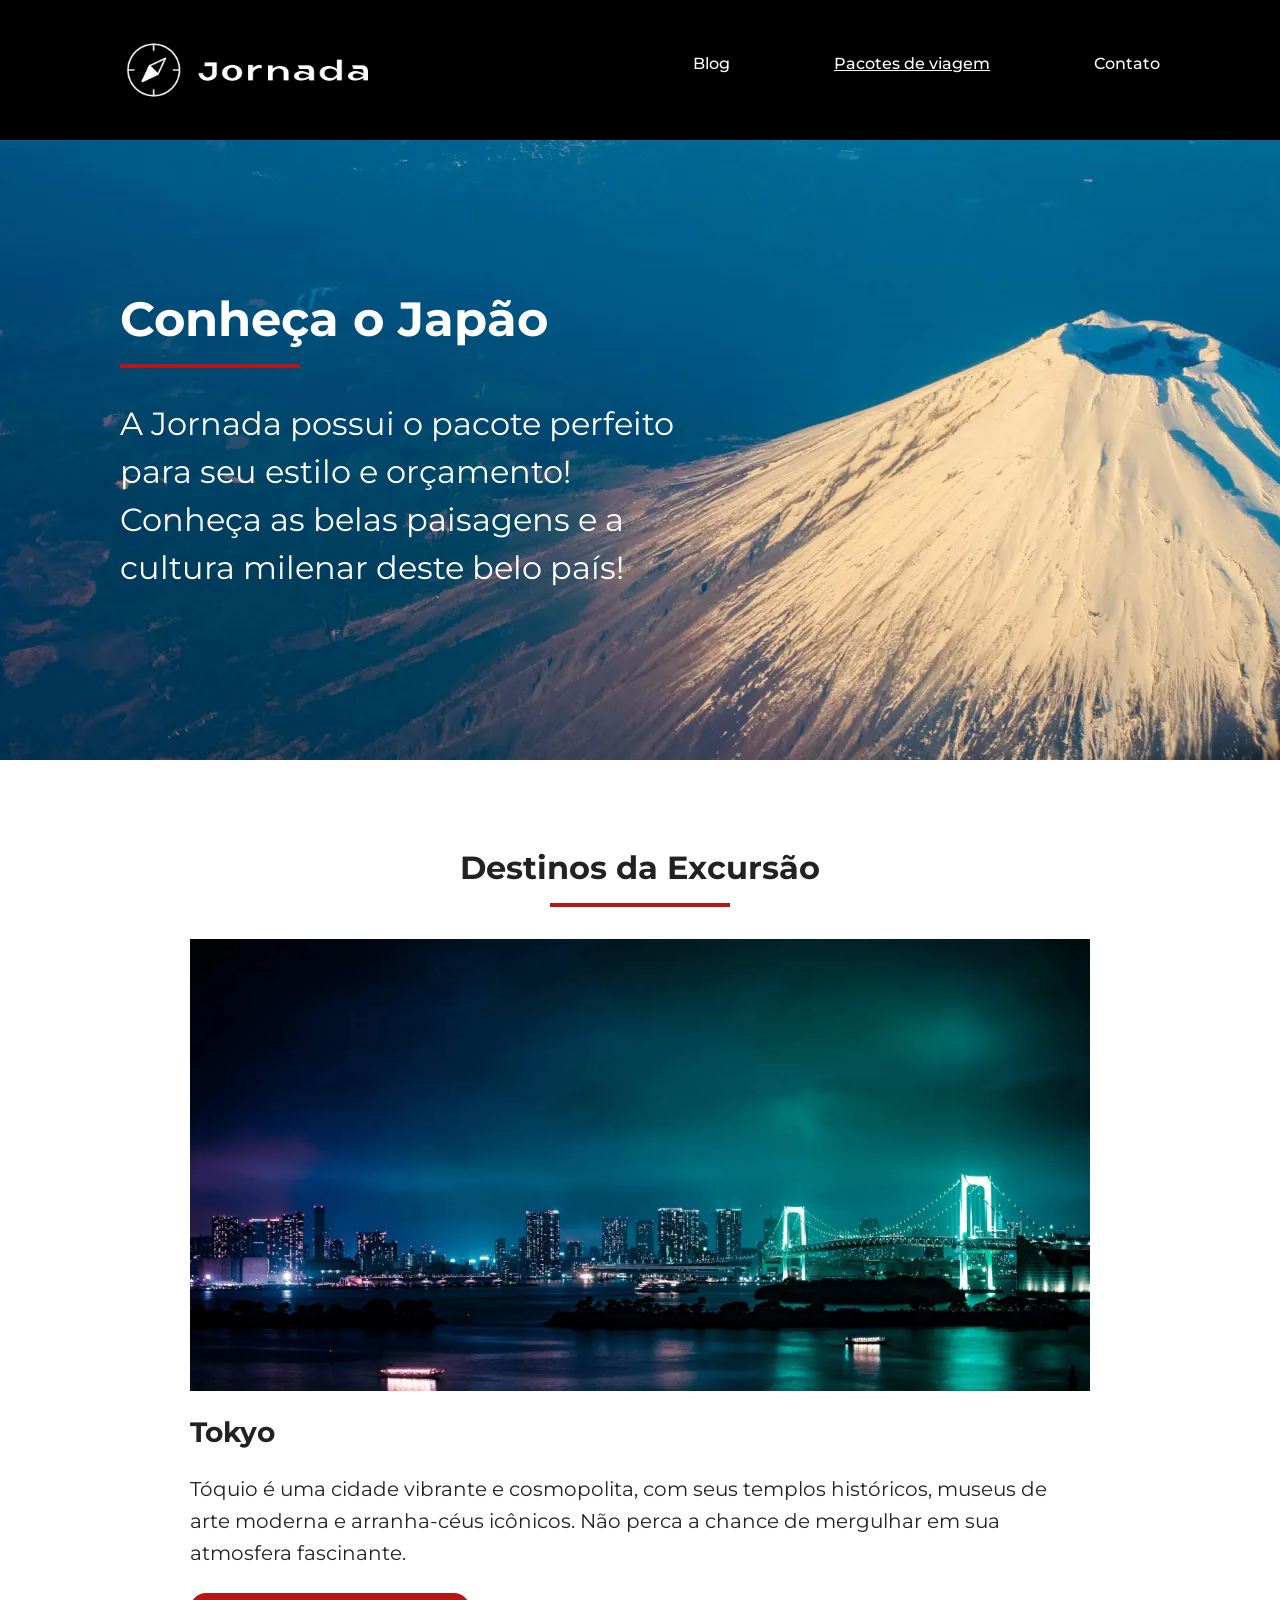
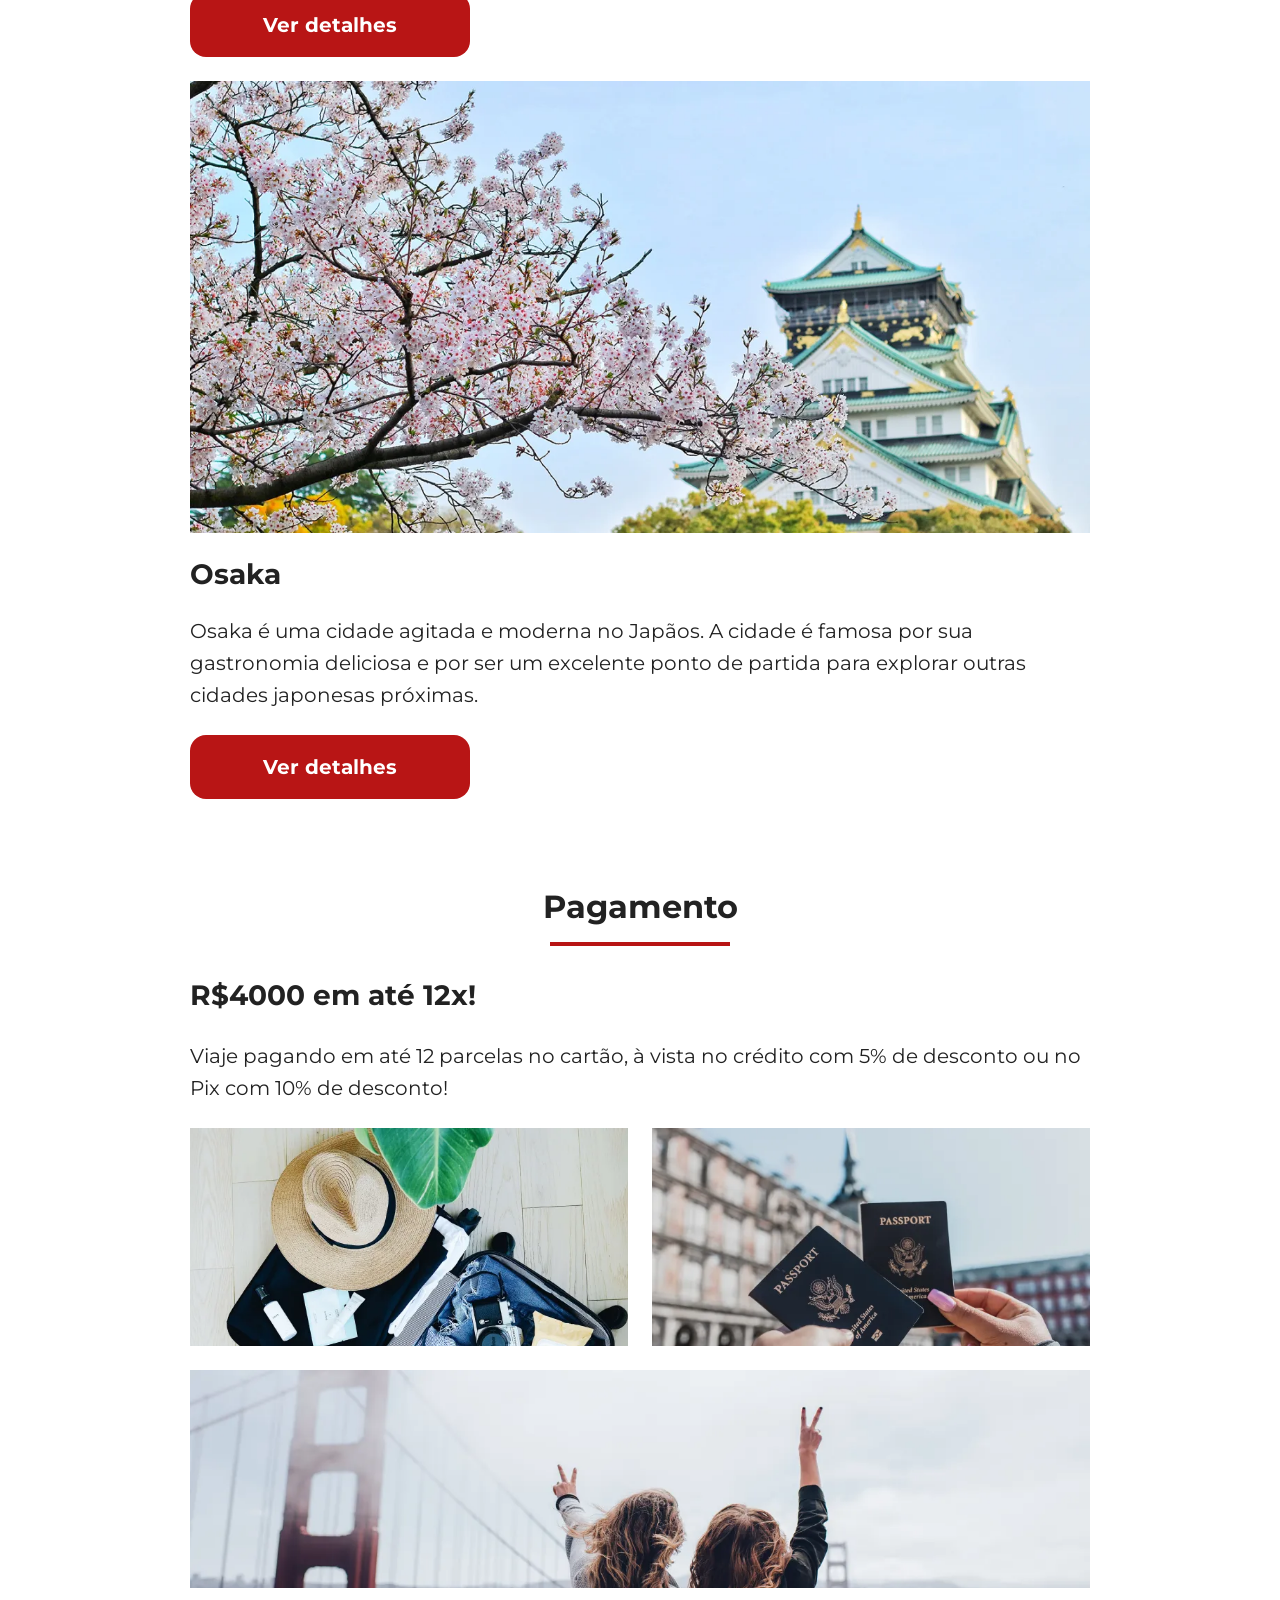
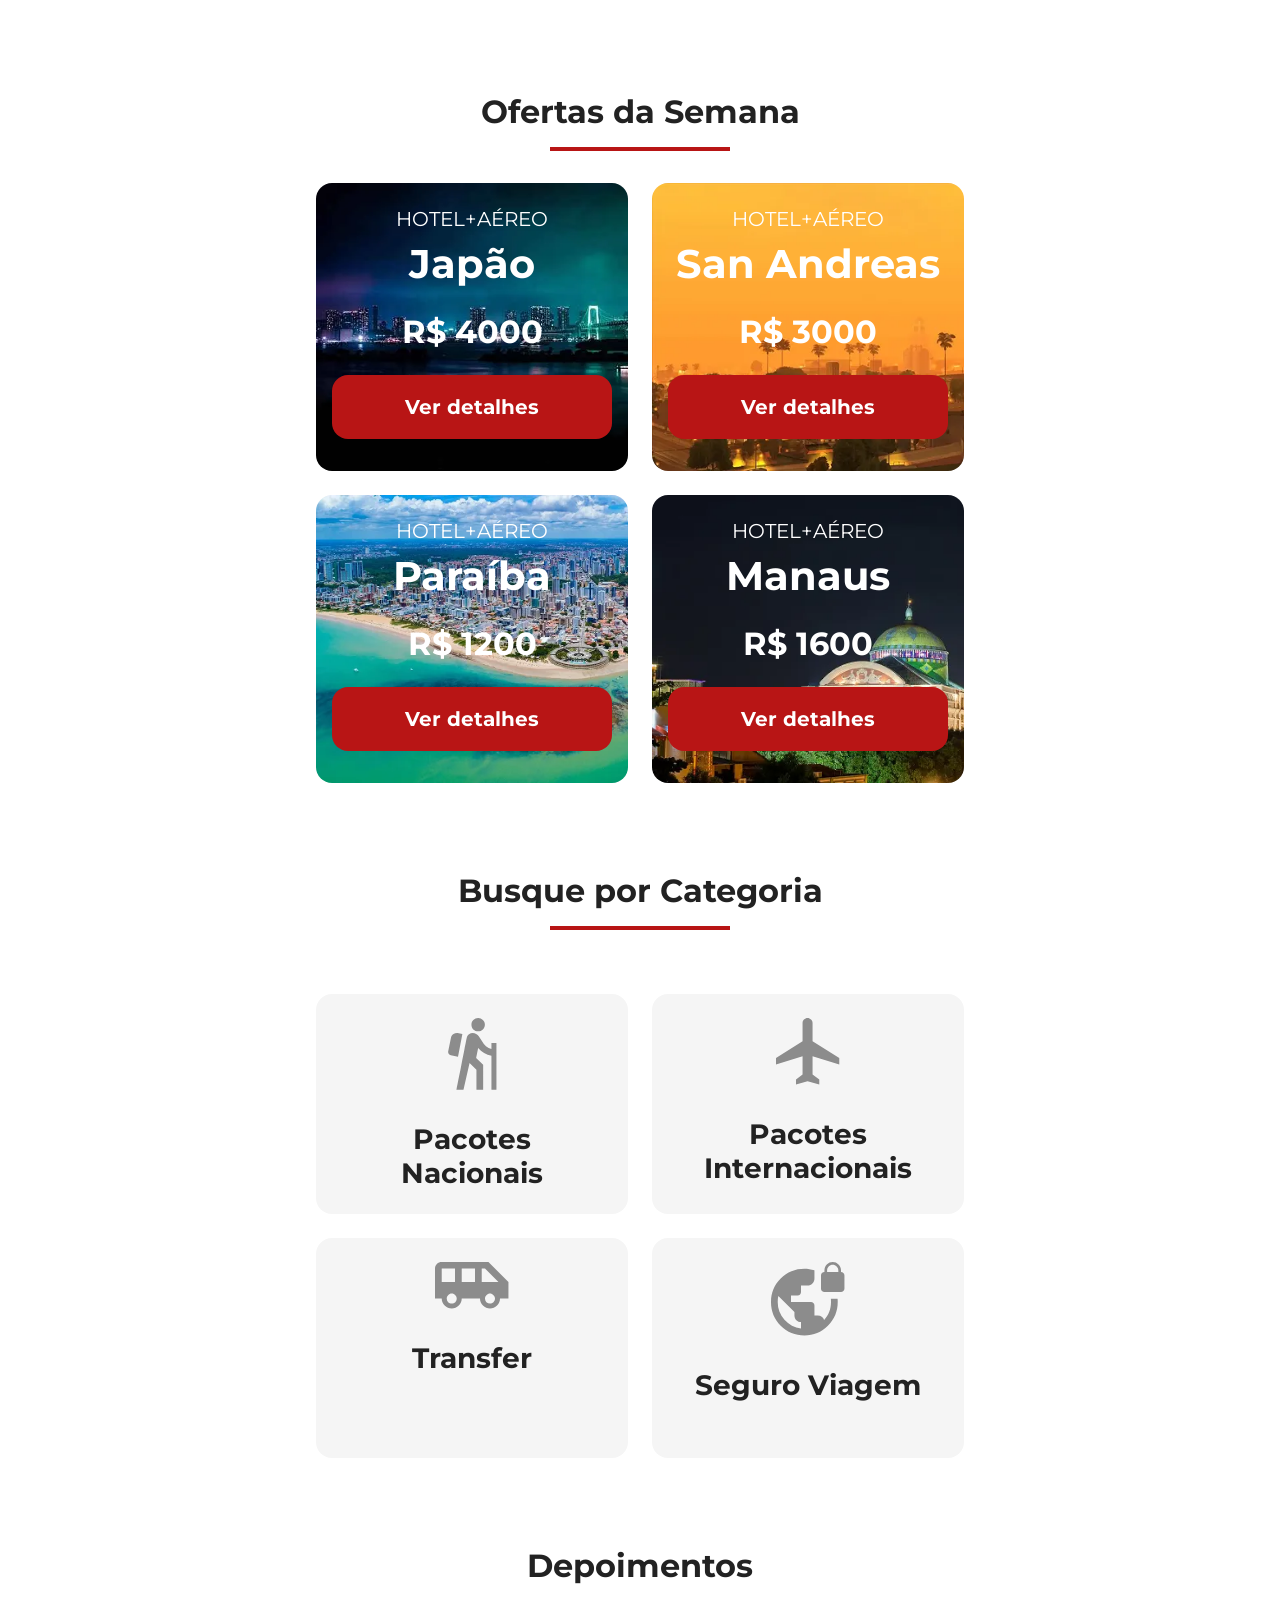
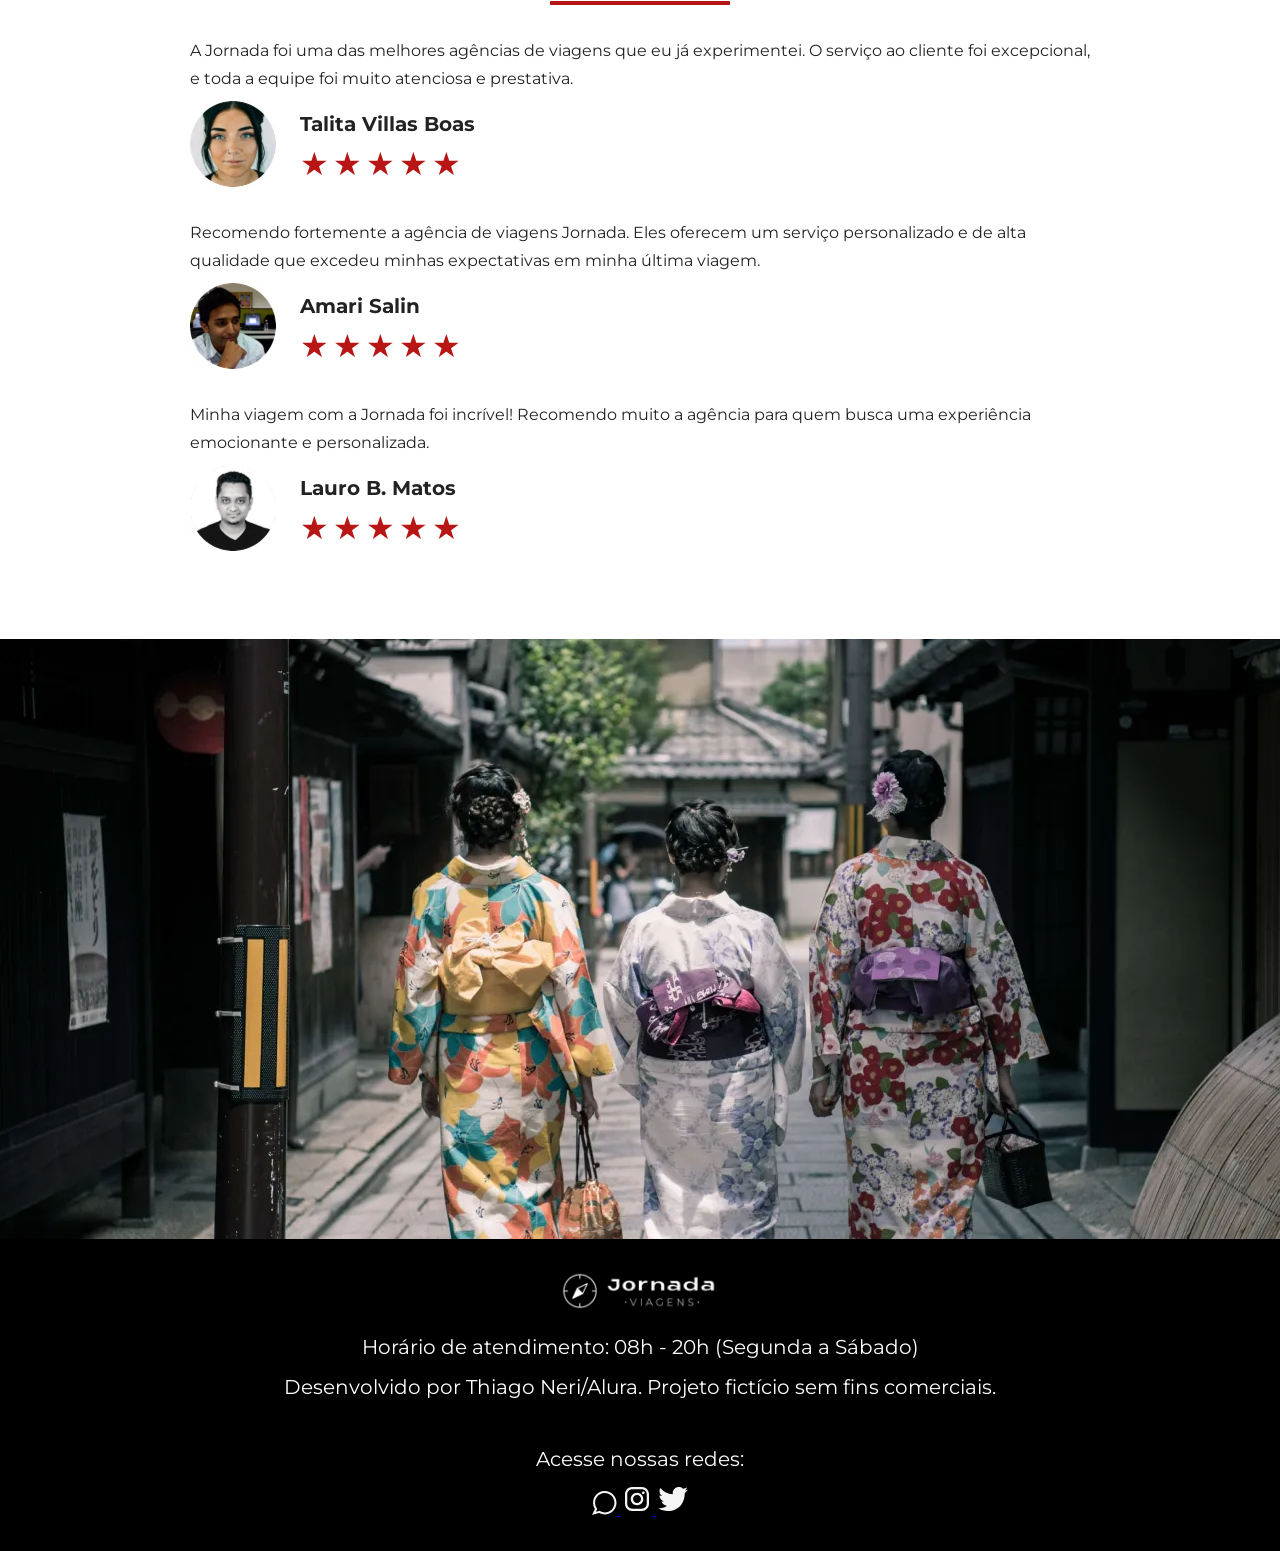
==== pacotes-de-viagens.html @ 3658c2d6 "fixbug: vários bugs de media queries, links e imagens consertados." ====
<!DOCTYPE html>
<html lang="pt-BR">
<head>
    <meta charset="UTF-8">
    <meta name="viewport" content="width=device-width, initial-scale=1.0">
    <meta name="description" content="Jornada Viagens, uma agência apaixonada por criar viagens inesquecíveis.">

    <meta name="og:title" content="Jornada Viagens">
    <meta name="og:description" content="Jornada Viagens, uma agência apaixonada por criar viagens inesquecíveis.">
    <meta name="og:image" content="https://thiagonerieu.github.io/jornada-viagens/img/logo-footer.svg">
    <meta name="og:type" content="website">
    <meta name="og:url" content="https://thiagonerieu.github.io/jornada-viagens">

    <link rel="icon" href="favico.svg" type="xml/svg">
    <link rel="stylesheet" href="css/style.css">

    <title>Pacotes de Viagens</title>
</head>
<body>
    <header class="main-header">
        <a class="logo" href="index.html" title="Voltar para a página inicial">
            <img 
                class="img-mobile"
                src="img/bussola-jornada-branca.svg"
                alt="Bússola do logo Jornada Viagens na cor branca."
            />
            <img 
                class="img-desktop"
                src="img/bussola-texto-jornada-branca.svg"
                alt="Logo Jornada Viagens na cor branca.">
        </a>
        <div class="navigation-menu">
            <label for="menu">
                <img src="img/menu-burger.svg" alt="menu">
            </label>
            <input type="checkbox" id="menu" hidden />
            <nav>
                <ul class="list-links">
                    <li><a href="blog.html" target="_blank" title="Acessar blog">Blog</a></li>
                    <li><a class="active" href="pacotes-de-viagens.html" target="_blank" title="Acessar pacotes de viagem">Pacotes de viagem</a></li>
                    <li><a href="contato.html" target="_blank" title="Acessar contato">Contato</a></li>
                </ul>
            </nav>
        </div>
    </header>
    <section class="travel-packages hero">
        <div class="hero-img">
            <div class="hero-content">
                <h1>Conheça o Japão</h1>
                <hr>
                <p>A Jornada possui o pacote perfeito para seu estilo e orçamento!
                Conheça as belas paisagens e a cultura milenar deste belo país!
                </p>
            </div>
        </div>
    </section>    
    <section class="destinations">
        <div class="section-title">
            <h2>Destinos da Excursão</h2>
            <hr>
        </div>
        <div class="destination-items">
            <article class="item tokyo">
                <header>
                    <div class="img-item"></div>
                    <h3 class="content-title">Tokyo</h3>
                </header>
                <p class="content-text">Tóquio é uma cidade vibrante e cosmopolita, com seus templos históricos, museus de arte moderna e arranha-céus icônicos. Não perca a chance de mergulhar em sua atmosfera fascinante.
                </p>
                <footer>
                    <a 
                        href="#" 
                        class="button"
                        target="_blank"
                        title="Veja mais detalhes do destino Tokyo"
                        >Ver detalhes</a
                    >
                </footer>
            </article>
            <article class="item osaka">
                <header>
                    <div class="img-item"></div>
                    <h3 class="content-title">Osaka</h3>
                </header>
                <p class="content-text">Osaka é uma cidade agitada e moderna no Japãos. A cidade é famosa por sua gastronomia deliciosa e por ser um excelente ponto de partida para explorar outras cidades japonesas próximas.
                </p>
                <footer>
                    <a 
                        href="#" 
                        class="button"
                        target="_blank"
                        title="Veja mais detalhes do destino Osaka"
                        >Ver detalhes</a
                    >
                </footer>
            </article>
        </div>
    </section>
    <section class="payments">
        <div class="section-title">
            <h2>Pagamento</h2>
            <hr>
        </div>
        <div class="content-container">
            <div class="text-content">
                <h3 class="content-title">R$4000 em até 12x!</h3>
                <p class="content-text">Viaje pagando em até 12 parcelas no cartão, à vista no crédito com 5% de desconto ou no Pix com 10% de desconto!</p>
            </div>
            <div class="image-gallery">
                <div class="image first"></div>
                <div class="image second"></div>
                <div class="image thirdy colspan-2"></div>
            </div>
        </div>
    </section>
    
    
    <section class="offers">
        <div class="section-title">
            <h2>Ofertas da Semana</h2>
            <hr/>
        </div>
        <div class="offers-cards">
            <article class="card japao">
                <header>
                    <p>HOTEL+AÉREO</p>
                    <h3>Japão</h3>
                    <span>R$ 4000</span>
                </header>
                <footer>
                    <a href="#" class="button">Ver detalhes</a> 
                </footer>
            </article>
            <article class="card san-andreas">
                <header>
                    <p>HOTEL+AÉREO</p>
                    <h3>San Andreas</h3>
                    <span>R$ 3000</span>
                </header>
                <footer>
                    <a href="#" class="button">Ver detalhes</a> 
                </footer>
            </article>
            <article class="card paraiba">
                <header>
                    <p>HOTEL+AÉREO</p>
                    <h3>Paraíba</h3>
                    <span>R$ 1200</span>
                </header>
                <footer>
                    <a href="#" class="button">Ver detalhes</a> 
                </footer>
            </article>
            <article class="card manaus">
                <header>
                    <p>HOTEL+AÉREO</p>
                    <h3>Manaus</h3>
                    <span>R$ 1600</span>
                </header>
                <footer>
                    <a href="#" class="button">Ver detalhes</a> 
                </footer>
            </article>
        </div>  
    </section>
    <section class="categories">
        <div class="section-title">
            <h2>Busque por Categoria</h2>
            <hr />
        </div>
        <div class="categories-cards">
            <a 
                class="card"
                href="#"
                target="_blank"
                title="Busque pela categoria Pacotes Nacionais"
            >
                <img 
                src="./img/icons/icone-caminhada.svg"
                alt="ícone cinza representando uma pessoa fazendo tracking"
                />
                <h3 class="content-title">Pacotes <br />
                    Nacionais
                </h3>
            </a>
                <a 
                class="card"
                href="#"
                target="_blank"
                title="Busque pela categoria Pacotes Internacionais"
            >
                <img 
                src="./img/icons/icone-aviao.svg"
                alt="ícone cinza representando um avião"
                />
                <h3 class="content-title">Pacotes <br />
                    Internacionais
                </h3>
            </a>
                <a 
                class="card"
                href="#"
                target="_blank"
                title="Busque pela categoria Transfer"
            >
                <img 
                src="./img/icons/icone-onibus.svg"
                alt="ícone cinza representando um ônibus"
                />
                <h3 class="content-title">Transfer</h3>
            </a>
                <a 
                class="card"
                href="#"
                target="_blank"
                title="Busque pela categoria Seguro Viagem"
            >
                <img 
                src="./img/icons/ícone-seguro-viagem.svg"
                alt="ícone cinza representando um seguro viagem"
                />
                <h3 class="content-title">Seguro Viagem</h3>
            </a>
        </div>
    </section>

    
    <section class="testimonials">
        <div class="section-title">
            <h2>Depoimentos</h2>
            <hr>
            <div class="testimonial-container">
                <article>
                    <header>
                        <p>A Jornada foi uma das melhores agências de viagens que eu já experimentei. O serviço ao cliente foi excepcional, e toda a equipe foi muito atenciosa e prestativa.</p>
                    </header>
                    <footer>
                        <img src="./img/avatar-talita.webp" alt="imagem de perfil da cliente Talita Villas Boas">
                        <div class="profile-content">
                            <h3>Talita Villas Boas</h3>
                            <div class="rating">
                                <span class="star">★</span>
                                <span class="star">★</span>
                                <span class="star">★</span>
                                <span class="star">★</span>
                                <span class="star">★</span>
                            </div>
                        </div>
                    </footer>
                </article>
                <article>
                    <header>
                        <p>Recomendo fortemente a agência de viagens Jornada. Eles oferecem um serviço personalizado e de alta qualidade que excedeu minhas expectativas em minha última viagem.</p>
                    </header>
                    <footer>
                        <img src="./img/avatar-amir.webp" alt="imagem de perfil da cliente Talita Villas Boas">
                        <div class="profile-content">
                            <h3>Amari Salin</h3>
                            <div class="rating">
                                <span class="star">★</span>
                                <span class="star">★</span>
                                <span class="star">★</span>
                                <span class="star">★</span>
                                <span class="star">★</span>
                            </div>
                        </div>
                    </footer>
                </article>
                <article>
                    <header>
                        <p>Minha viagem com a Jornada foi incrível! Recomendo muito a agência para quem busca uma experiência emocionante e personalizada.</p>
                    </header>
                    <footer>
                        <img src="./img/avatar-lauro.webp" alt="imagem de perfil da cliente Talita Villas Boas">
                        <div class="profile-content">
                            <h3>Lauro B. Matos</h3>
                            <div class="rating">
                                <span class="star">★</span>
                                <span class="star">★</span>
                                <span class="star">★</span>
                                <span class="star">★</span>
                                <span class="star">★</span>
                            </div>
                        </div>
                    </footer>
                </article>
            </div>
        </div>
    </section>
    <section class="travel-packages bottom-hero">
        <div class="hero-img"></div>
    </section>
    <footer class="main-footer">
        <div class="footer-content">
            <img src="./img/logo-footer.svg" alt="logo completo Jornada Viagens" />
            <p>Horário de atendimento: 08h - 20h (Segunda a Sábado)</p>
            <p>Desenvolvido por Thiago Neri/Alura. Projeto fictício sem fins comerciais.</p>
        </div>
        <div class="footer-social">
            <p>Acesse nossas redes:</p>
            <a href="#" target="_blank" title="Entre em contato pelo Whatsapp">
                <img src="./img/icons/icone-whatsapp.svg" alt="ícone do whatsapp na cor branca">
            </a>
            <a href="#" target="_blank" title="Acesse o Instagram do Jornada Viagens">
                <img src="./img/icons/icone-instagram.svg" alt="ícone do instagram na cor branca">
            </a>
            <a href="#" target="_blank" title="Acesse o Twitter do Jornada Viagens">
                <img src="./img/icons/icone-twitter.svg" alt="ícone do twitter na cor branca">
            </a>
        </div>
    </footer>
</body>
</html>
---- css/style.css ----
@import url(global.css);
@import url(header.css);
@import url(hero.css);
@import url(offers.css);
@import url(categories.css);
@import url(destinations.css);
@import url(payments.css);
@import url(testimonials.css);
@import url(footer.css);
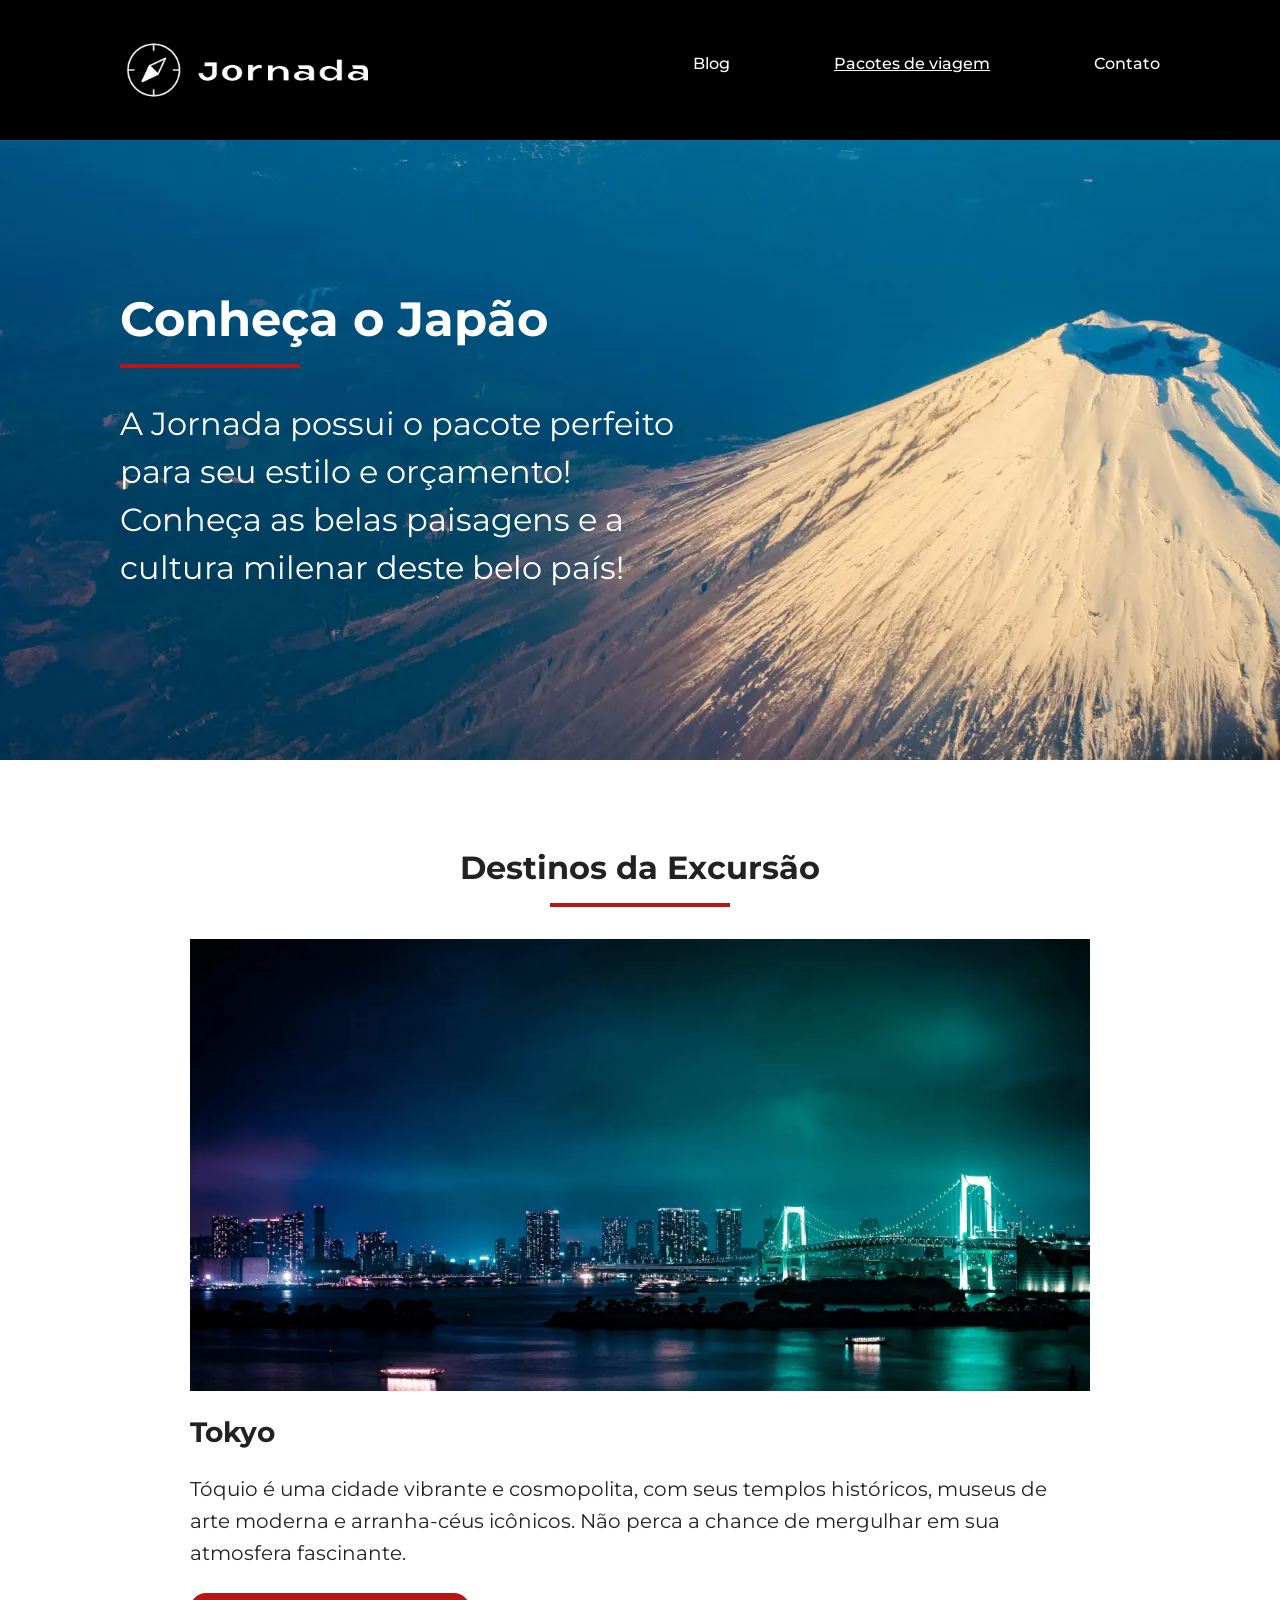
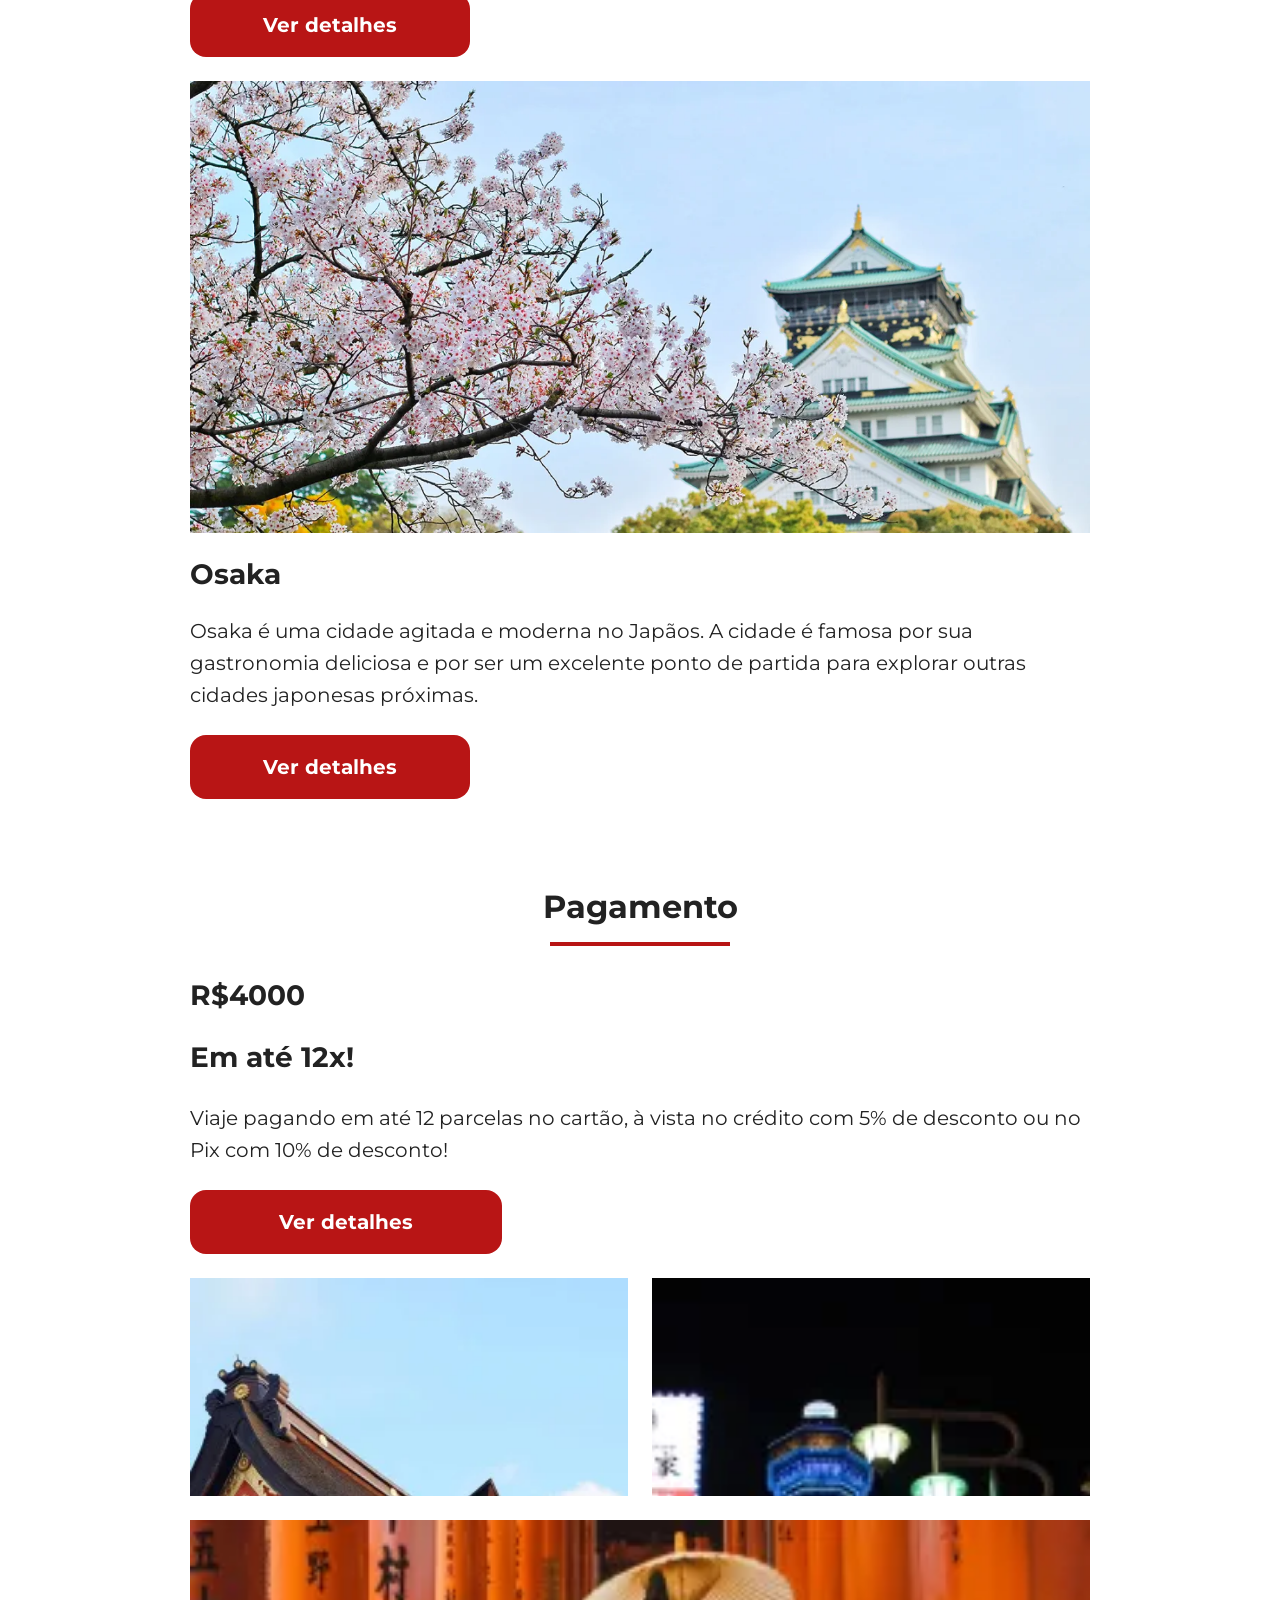
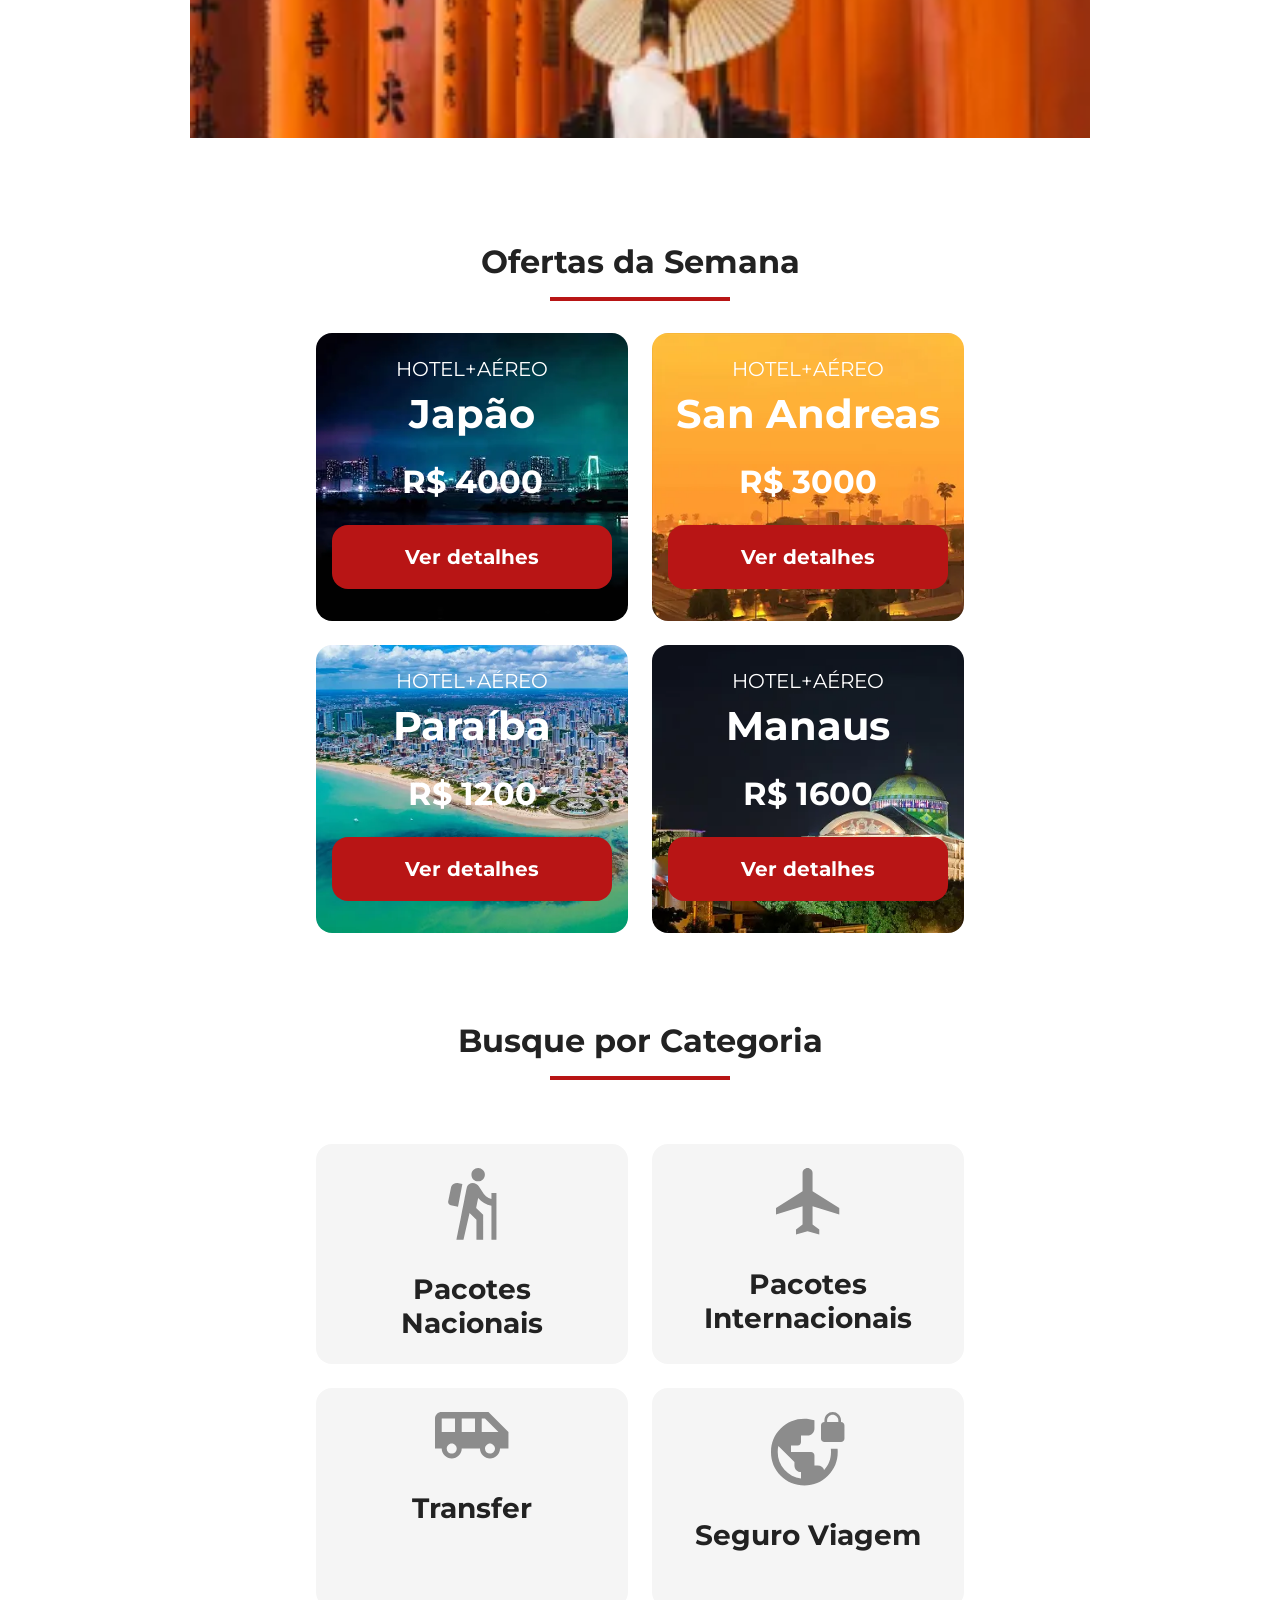
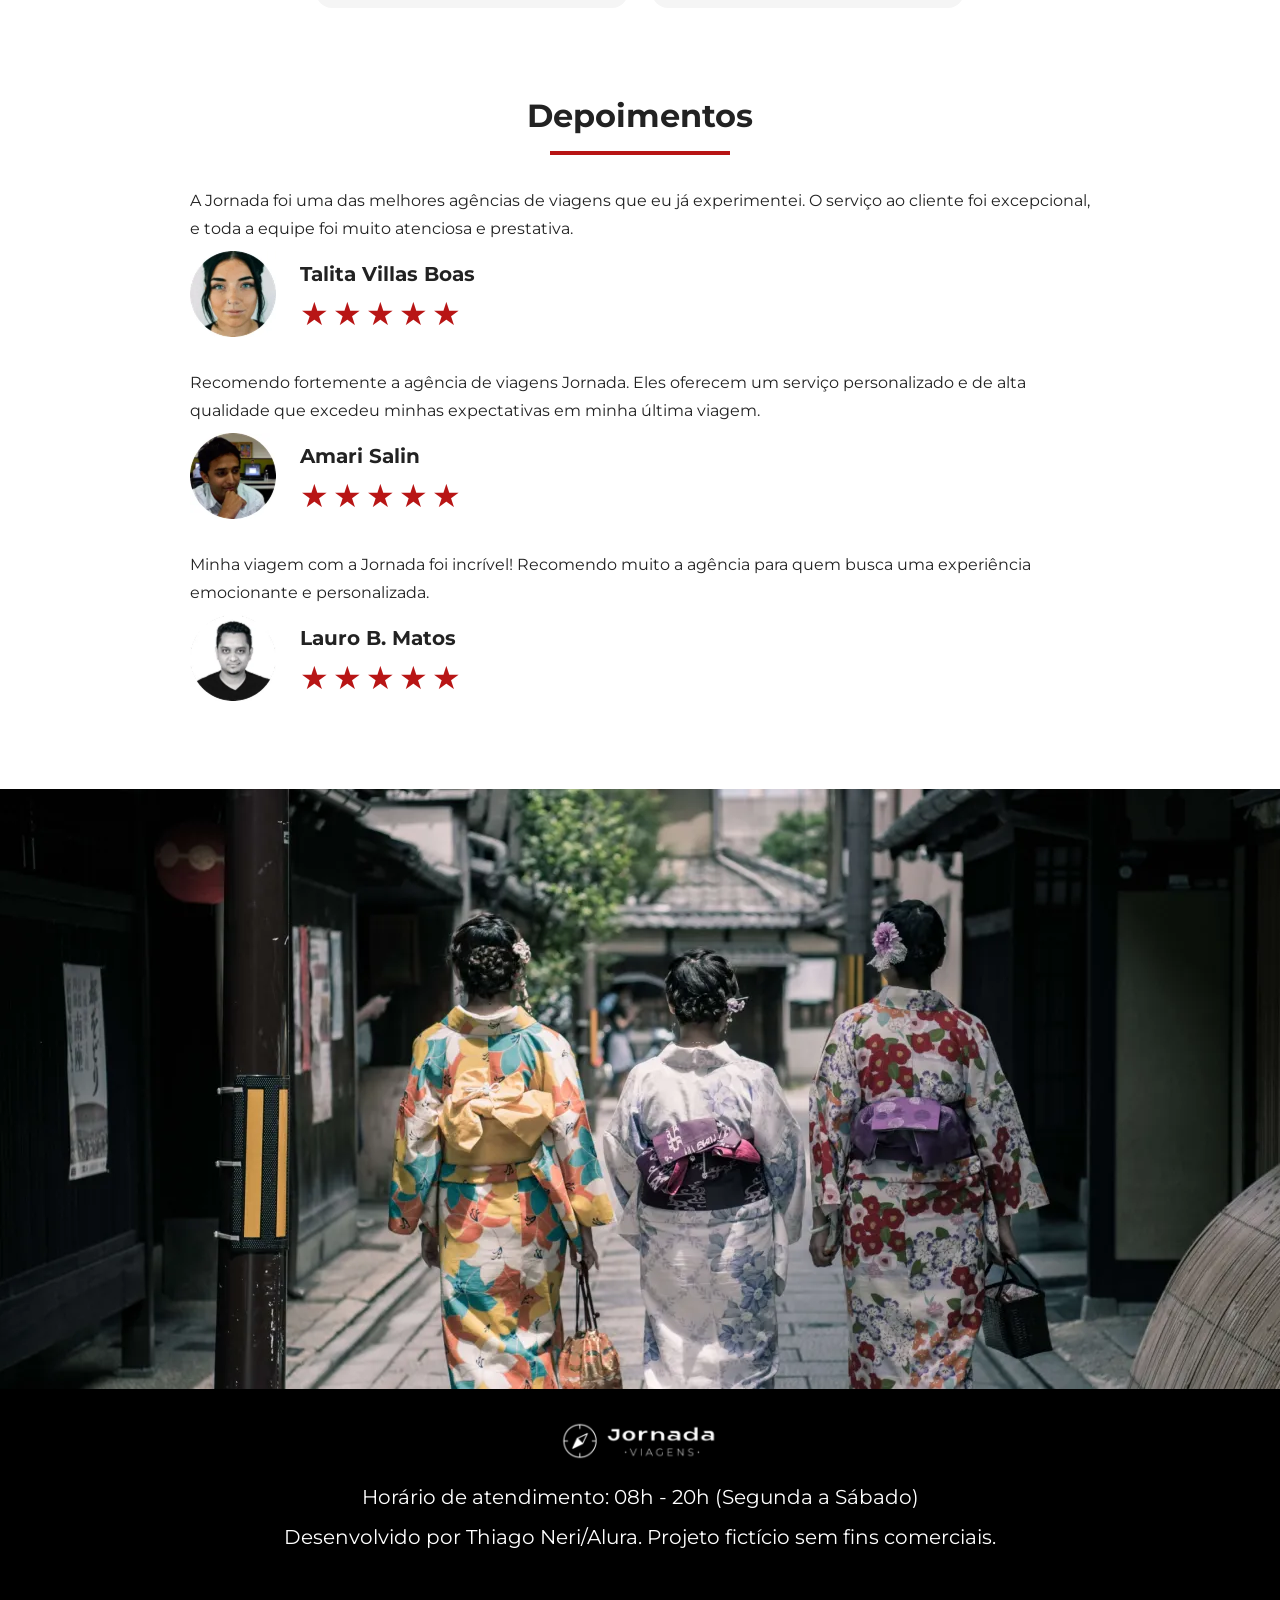
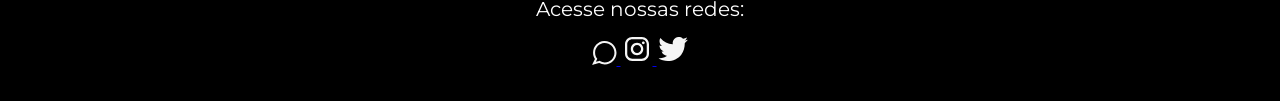
==== commit a8c635fa: "Mobile: Adiciona imagens da secao de pagamentos e um botão com estilo em payments.css." ====
--- a/pacotes-de-viagens.html
+++ b/pacotes-de-viagens.html
@@ -103,13 +103,21 @@
         </div>
         <div class="content-container">
             <div class="text-content">
-                <h3 class="content-title">R$4000 em até 12x!</h3>
+                <h3 class="content-title">R$4000</h3>
+                <h3 class="content-title">Em até 12x!</h3>
                 <p class="content-text">Viaje pagando em até 12 parcelas no cartão, à vista no crédito com 5% de desconto ou no Pix com 10% de desconto!</p>
+                <a 
+                        href="#" 
+                        class="travel-packages button"
+                        target="_blank"
+                        title="Veja mais detalhes sobre as formas de pagamento."
+                        >Ver detalhes</a
+                    >
             </div>
-            <div class="image-gallery">
-                <div class="image first"></div>
-                <div class="image second"></div>
-                <div class="image thirdy colspan-2"></div>
+            <div class="travel-packages image-gallery">
+                <div class="travel-packages image first"></div>
+                <div class="travel-packages image second"></div>
+                <div class="travel-packages image thirdy colspan-2"></div>
             </div>
         </div>
     </section>
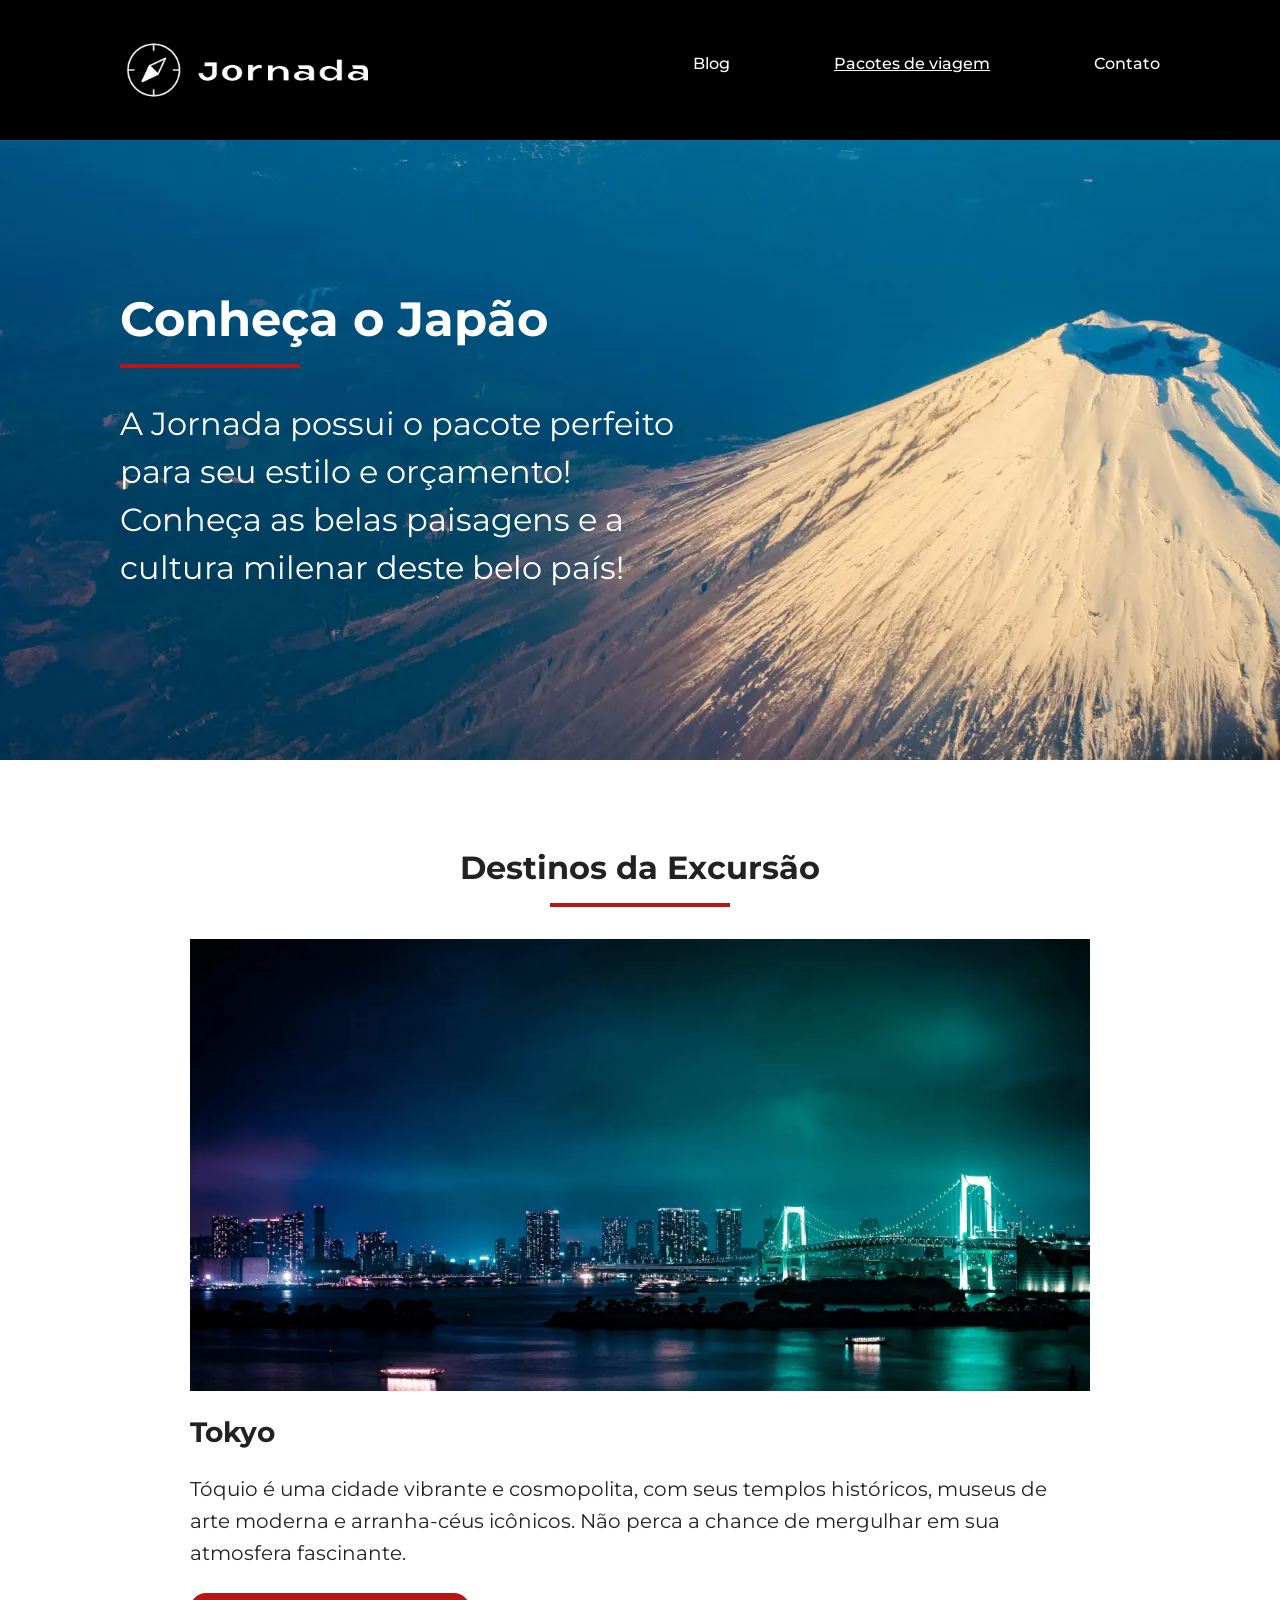
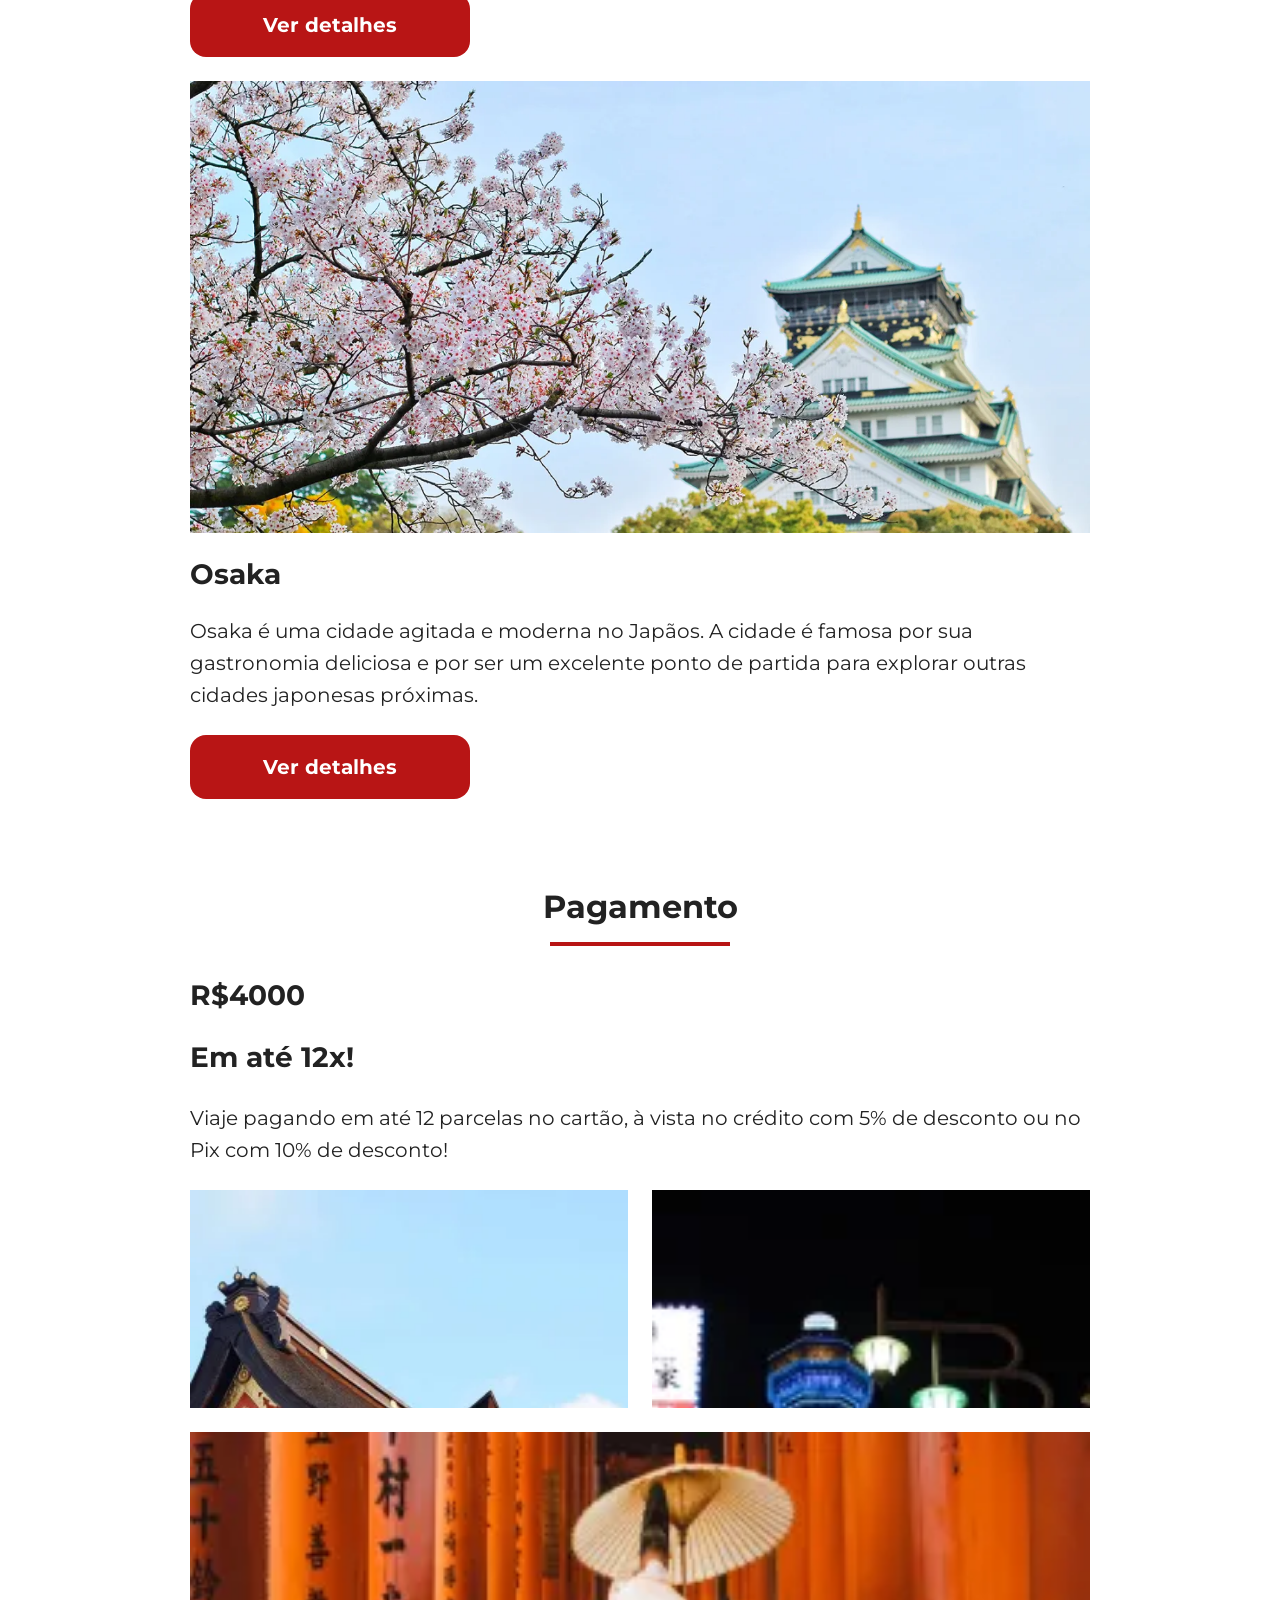
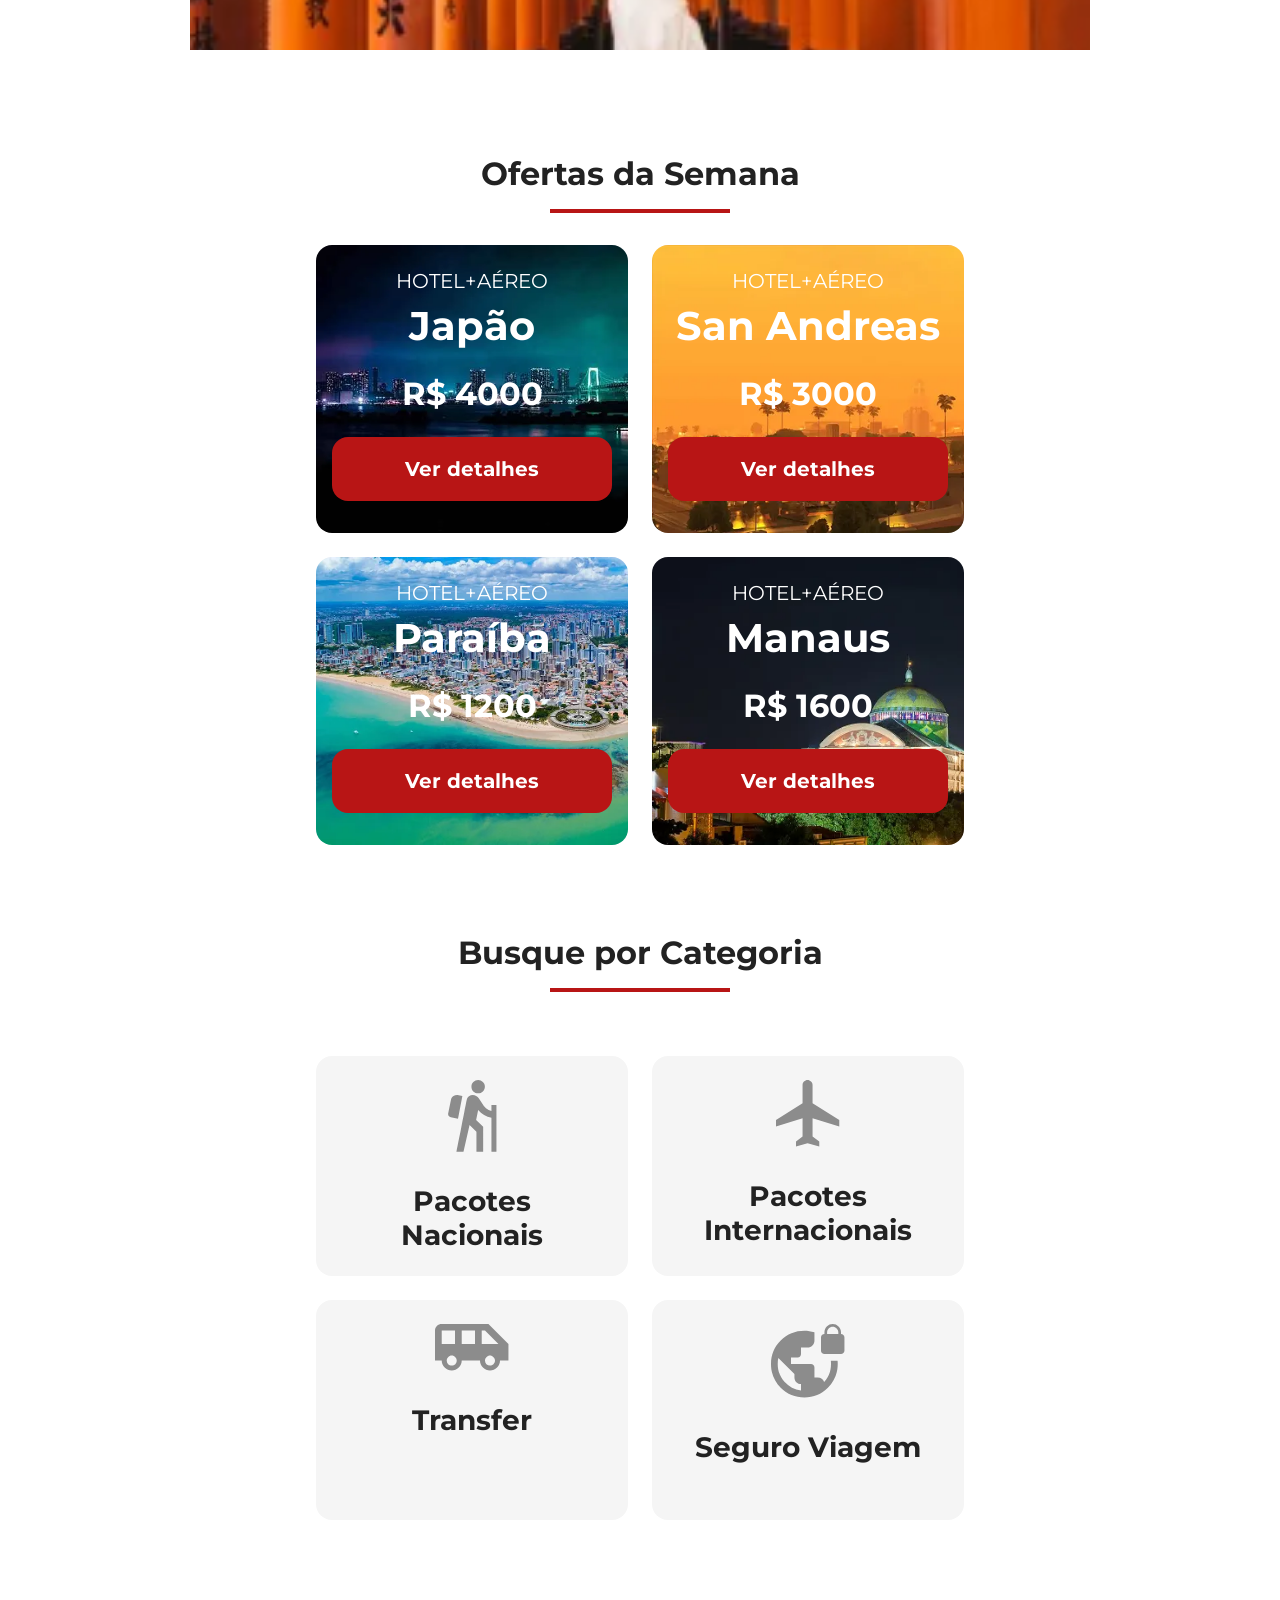
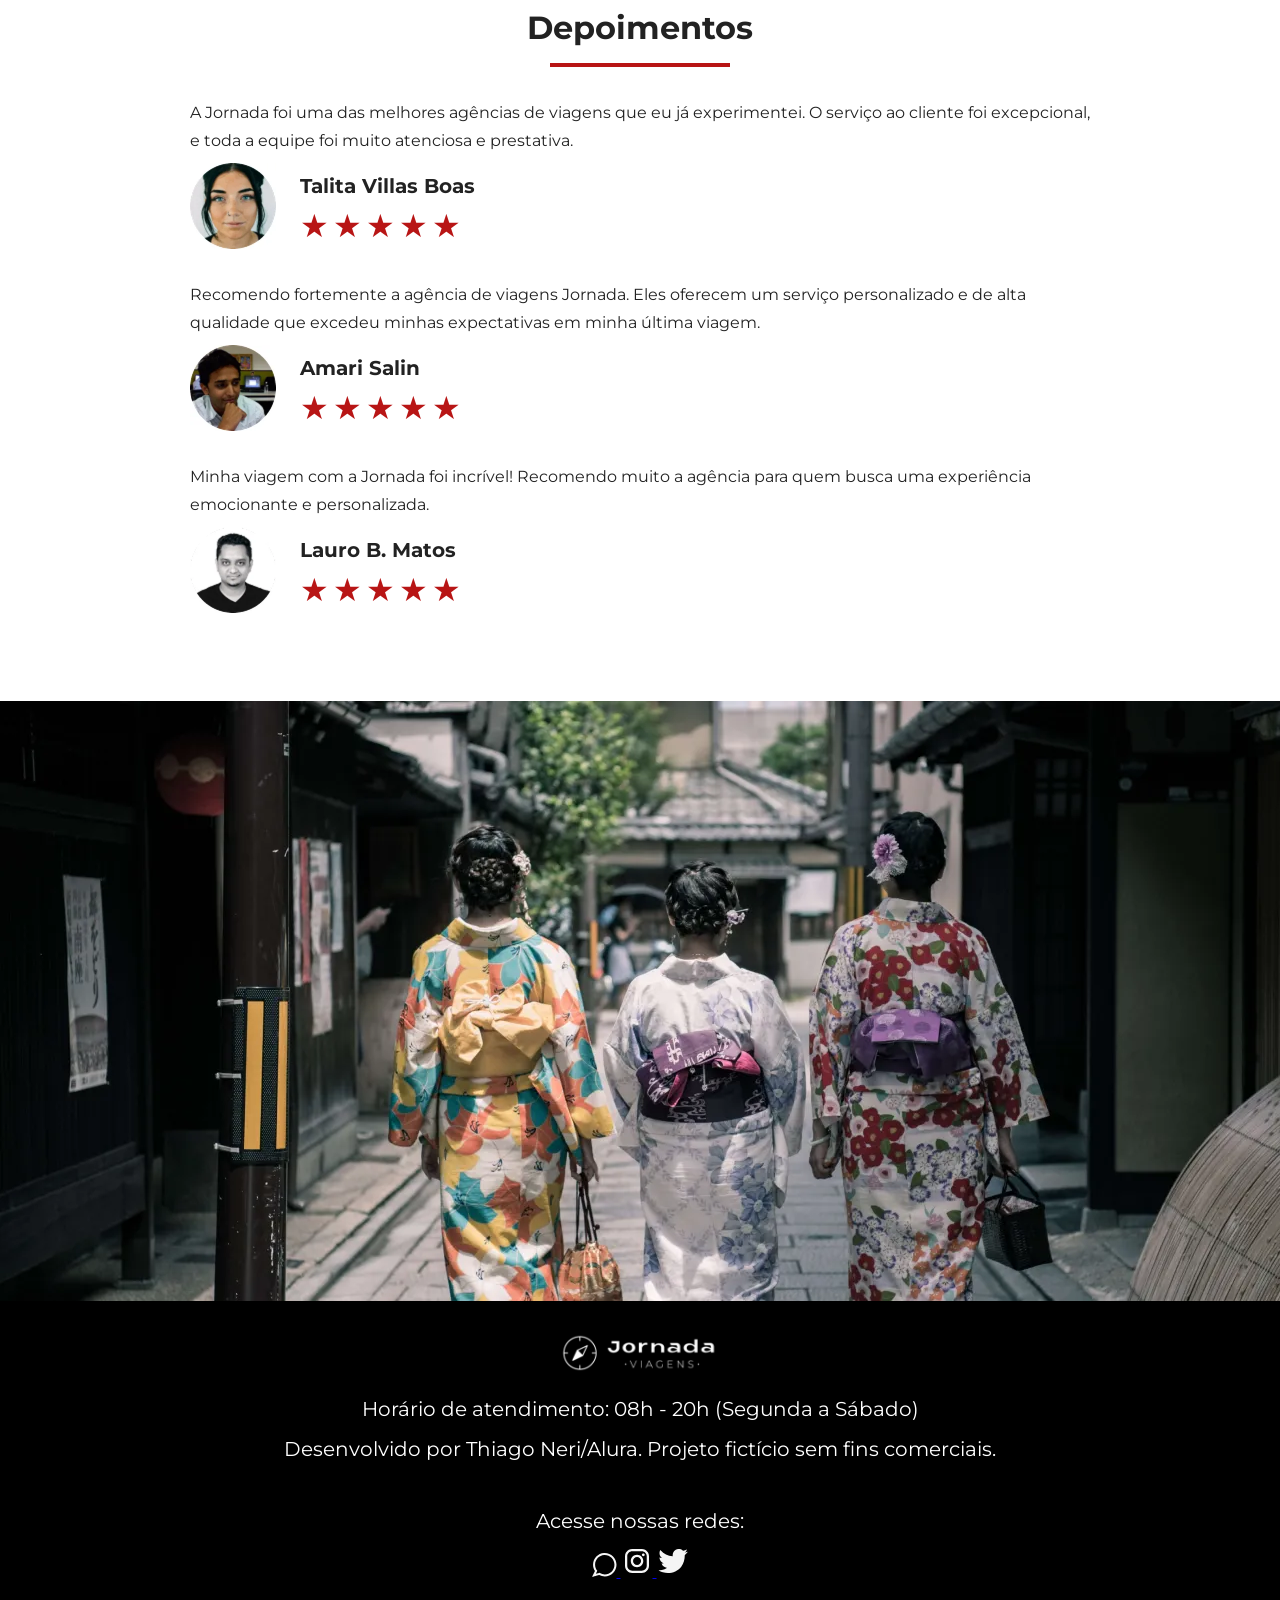
==== commit 4b0d07c9: "Exclui botão da seção de pagamentos mobile. Erro de design." ====
--- a/pacotes-de-viagens.html
+++ b/pacotes-de-viagens.html
@@ -106,13 +106,6 @@
                 <h3 class="content-title">R$4000</h3>
                 <h3 class="content-title">Em até 12x!</h3>
                 <p class="content-text">Viaje pagando em até 12 parcelas no cartão, à vista no crédito com 5% de desconto ou no Pix com 10% de desconto!</p>
-                <a 
-                        href="#" 
-                        class="travel-packages button"
-                        target="_blank"
-                        title="Veja mais detalhes sobre as formas de pagamento."
-                        >Ver detalhes</a
-                    >
             </div>
             <div class="travel-packages image-gallery">
                 <div class="travel-packages image first"></div>
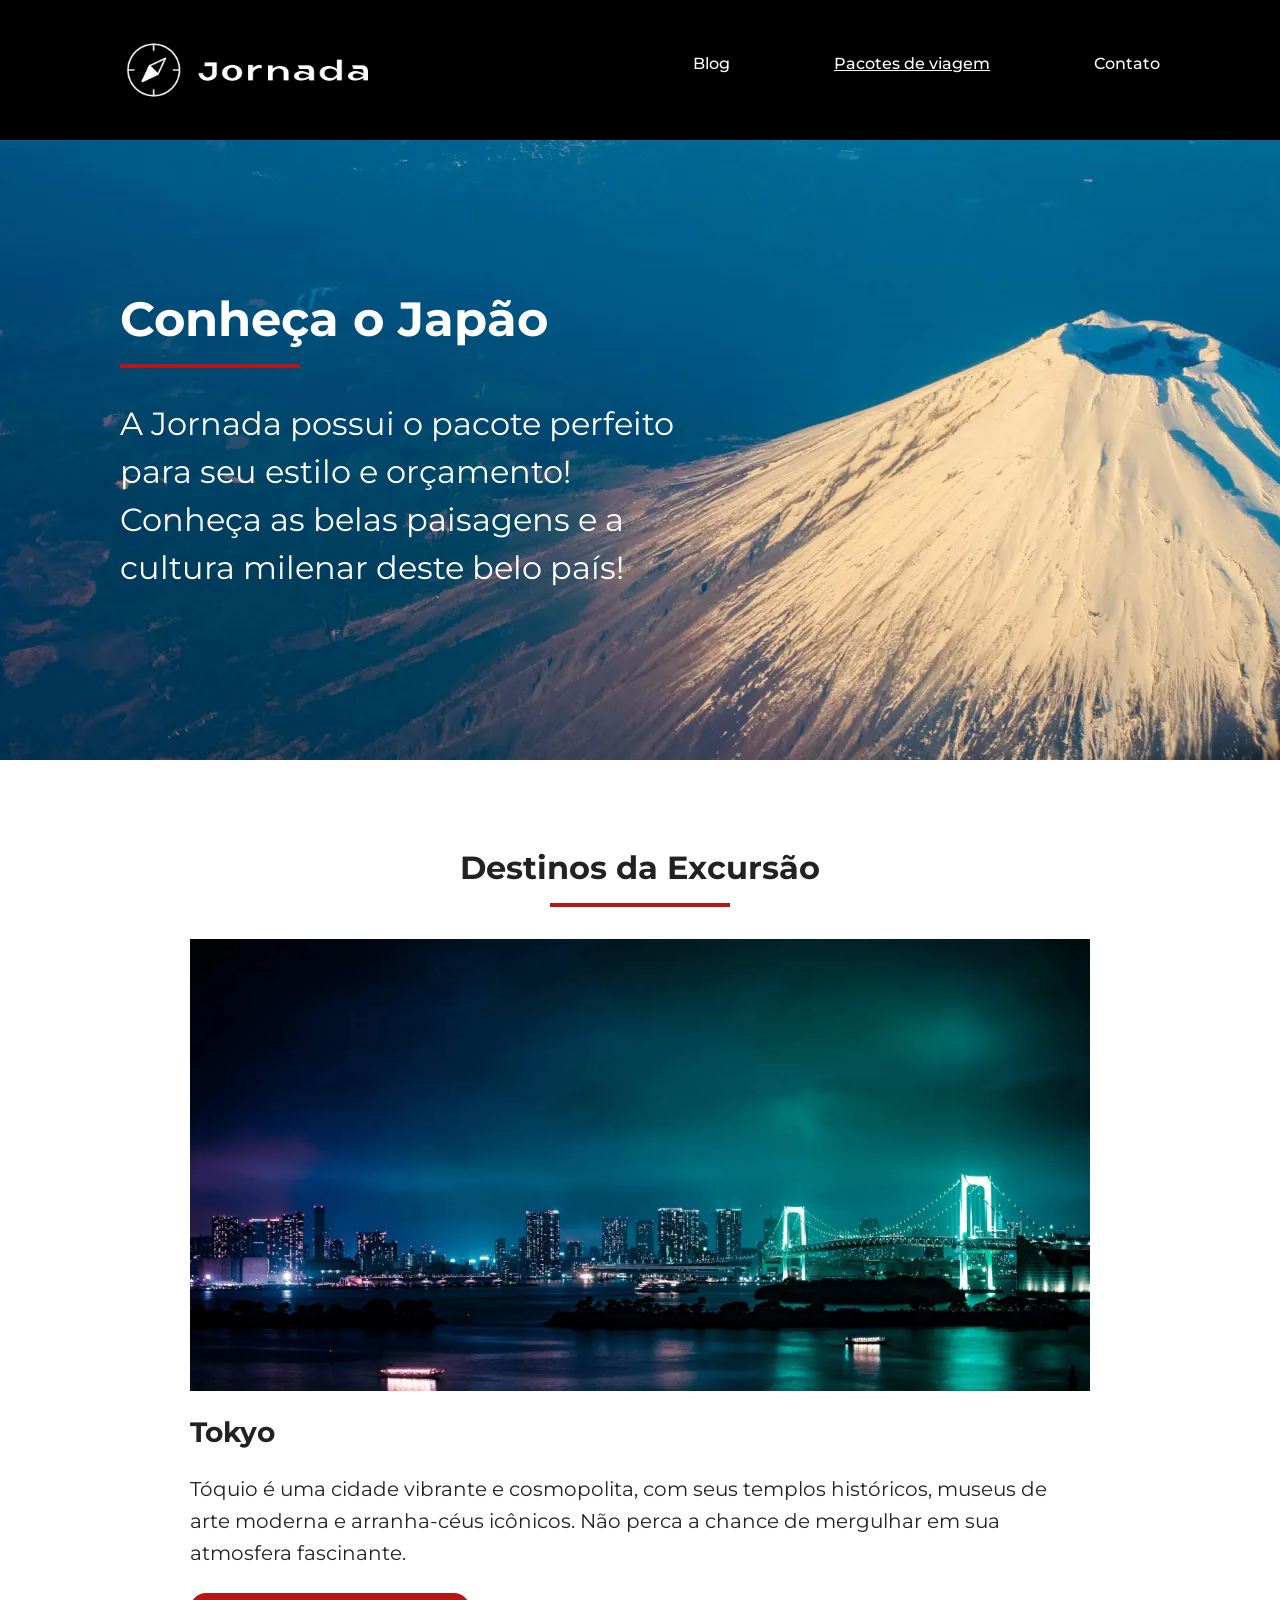
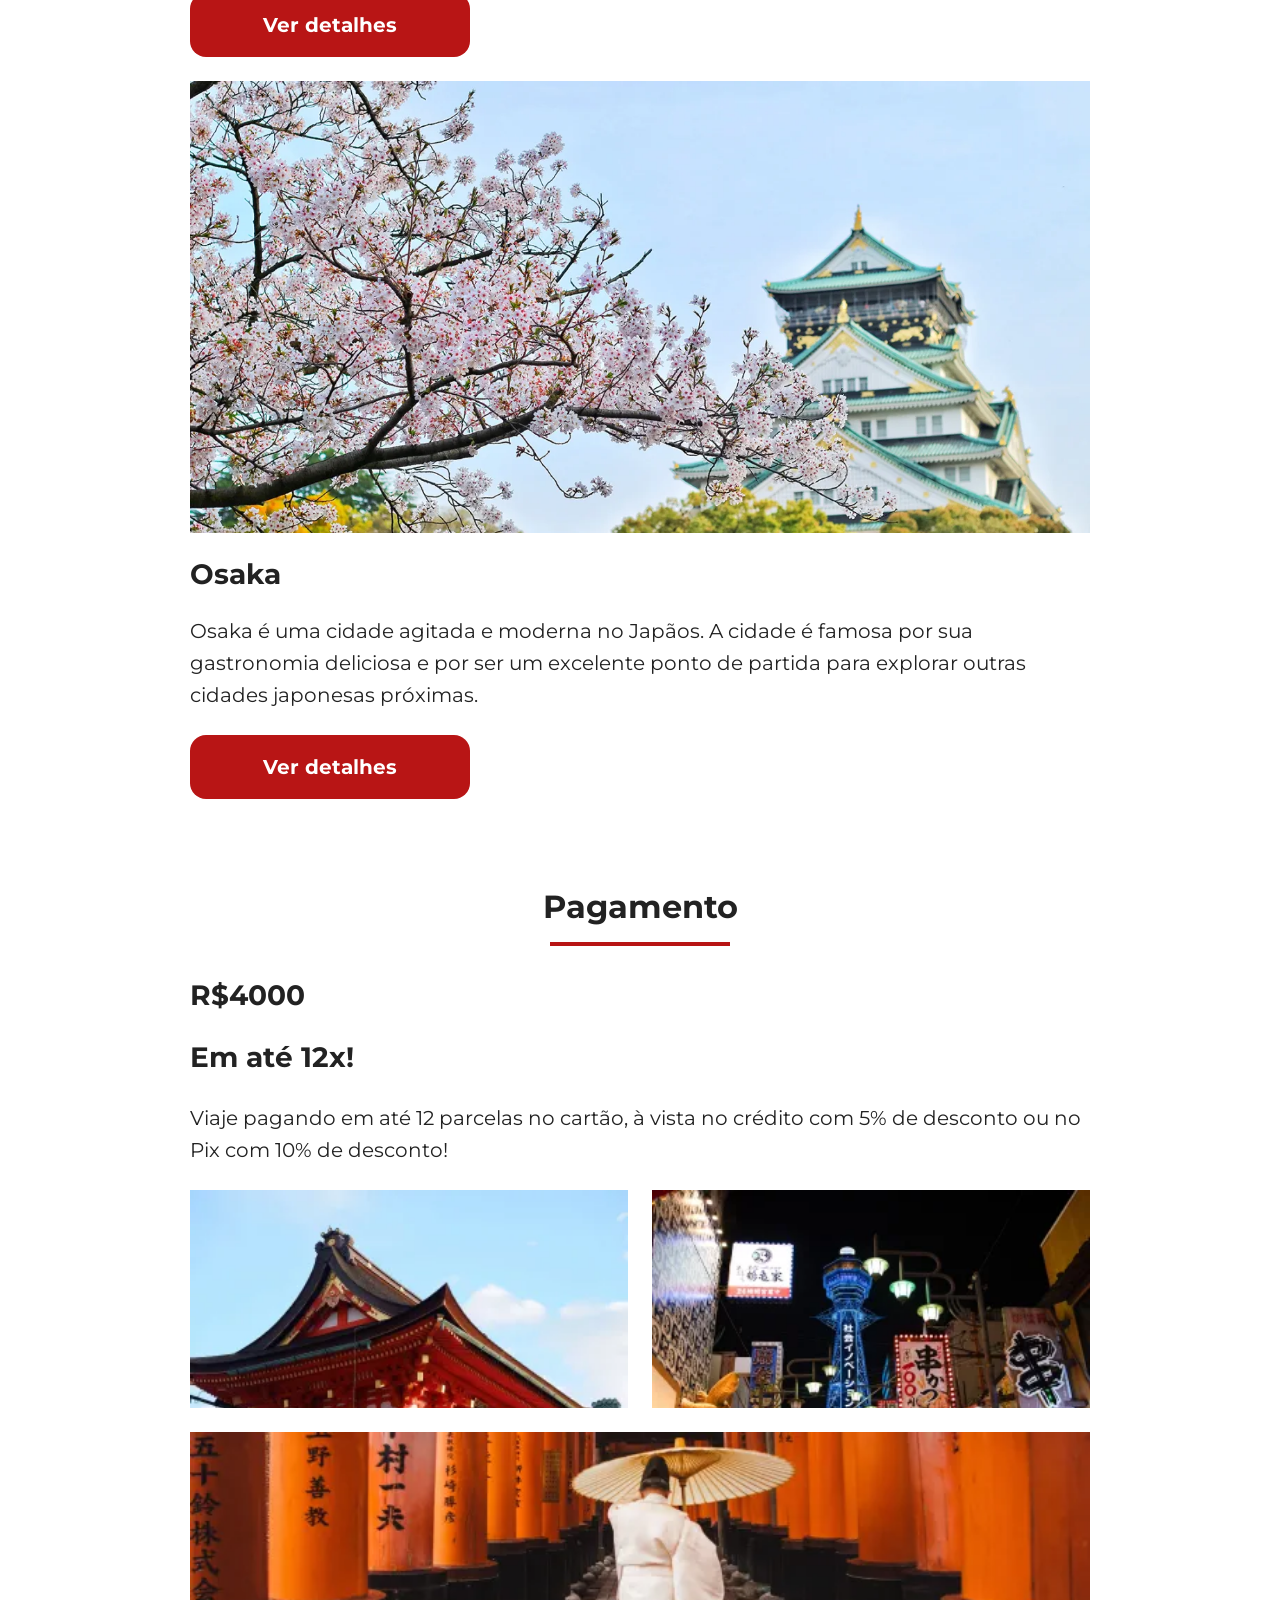
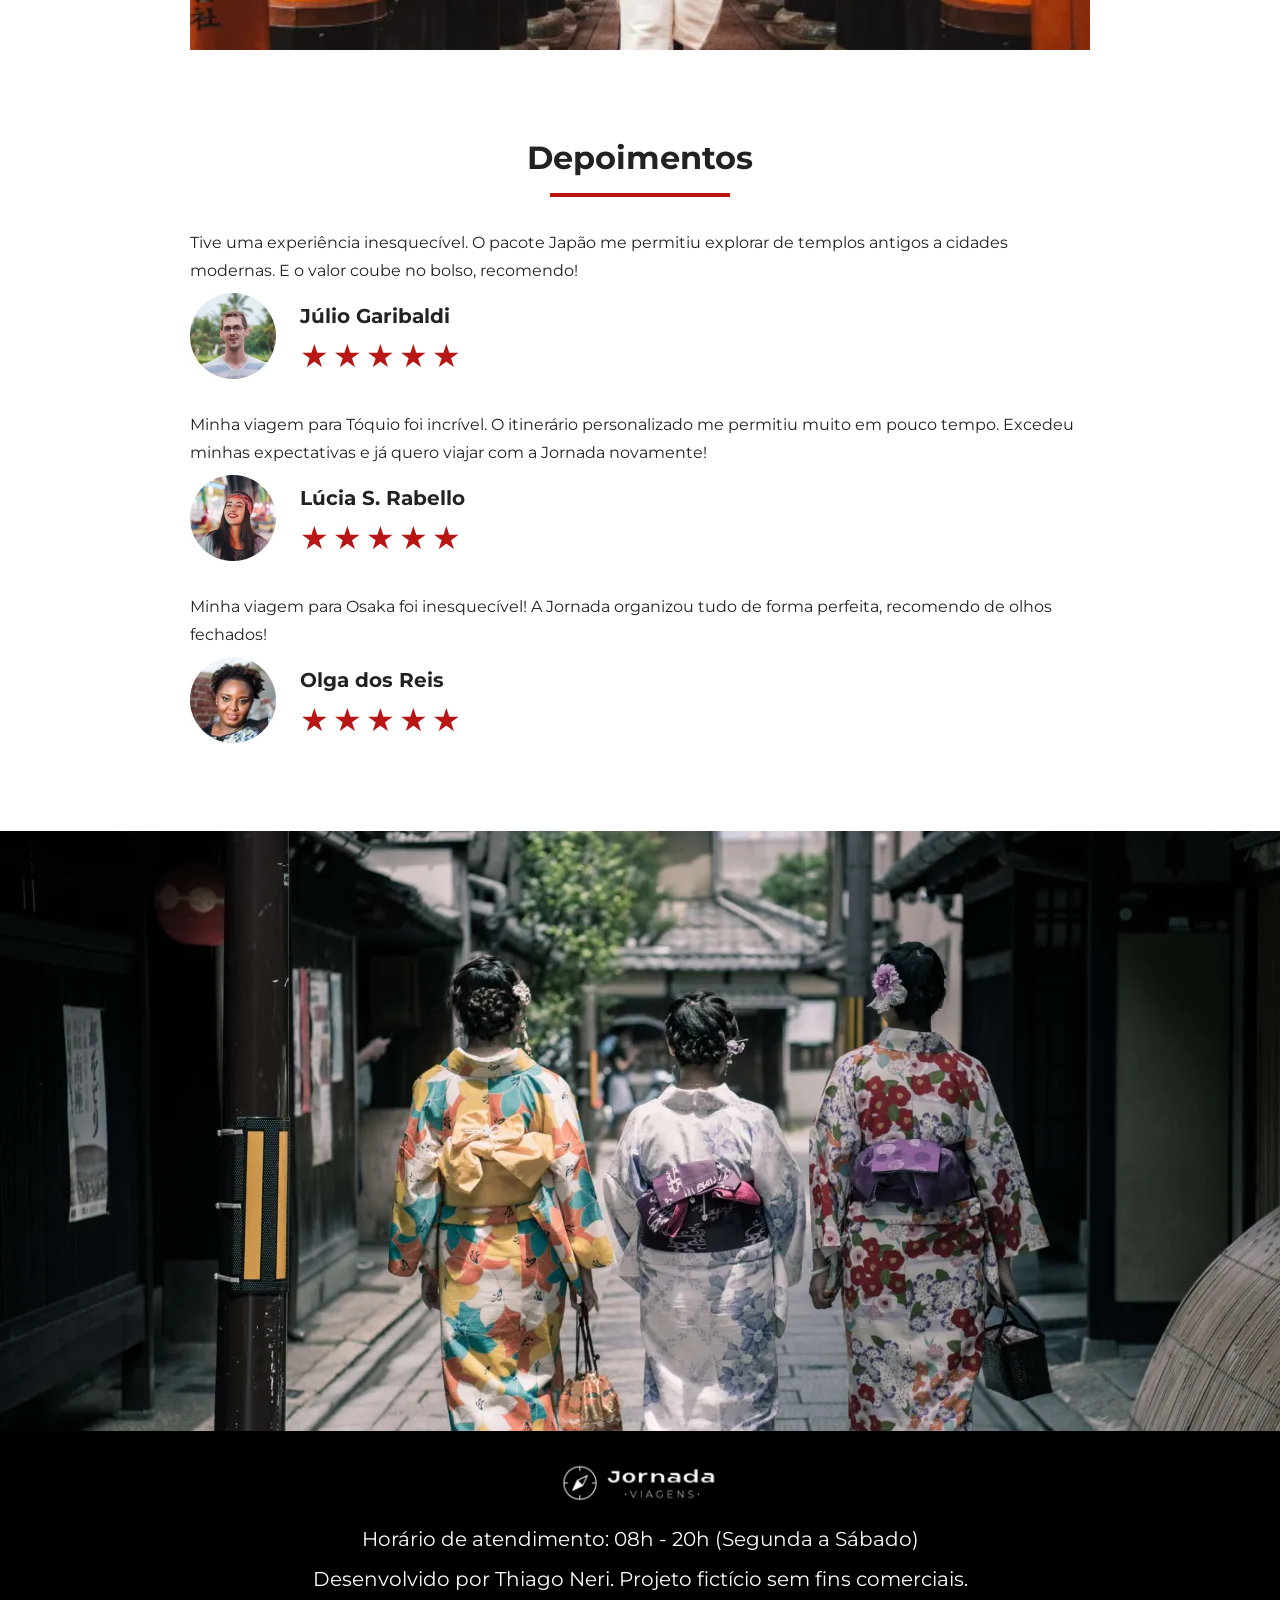
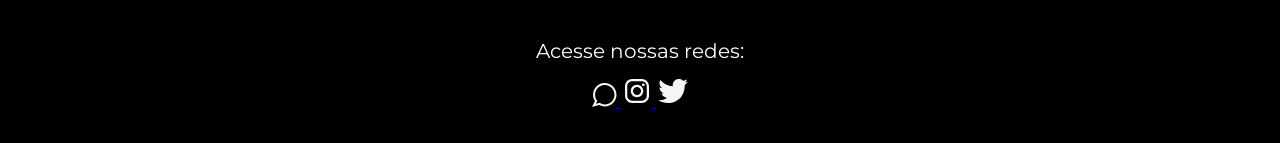
==== commit 16f5a110: "Atualiza secao de depoimentos: textos e avatares." ====
--- a/pacotes-de-viagens.html
+++ b/pacotes-de-viagens.html
@@ -113,119 +113,7 @@
                 <div class="travel-packages image thirdy colspan-2"></div>
             </div>
         </div>
-    </section>
-    
-    
-    <section class="offers">
-        <div class="section-title">
-            <h2>Ofertas da Semana</h2>
-            <hr/>
-        </div>
-        <div class="offers-cards">
-            <article class="card japao">
-                <header>
-                    <p>HOTEL+AÉREO</p>
-                    <h3>Japão</h3>
-                    <span>R$ 4000</span>
-                </header>
-                <footer>
-                    <a href="#" class="button">Ver detalhes</a> 
-                </footer>
-            </article>
-            <article class="card san-andreas">
-                <header>
-                    <p>HOTEL+AÉREO</p>
-                    <h3>San Andreas</h3>
-                    <span>R$ 3000</span>
-                </header>
-                <footer>
-                    <a href="#" class="button">Ver detalhes</a> 
-                </footer>
-            </article>
-            <article class="card paraiba">
-                <header>
-                    <p>HOTEL+AÉREO</p>
-                    <h3>Paraíba</h3>
-                    <span>R$ 1200</span>
-                </header>
-                <footer>
-                    <a href="#" class="button">Ver detalhes</a> 
-                </footer>
-            </article>
-            <article class="card manaus">
-                <header>
-                    <p>HOTEL+AÉREO</p>
-                    <h3>Manaus</h3>
-                    <span>R$ 1600</span>
-                </header>
-                <footer>
-                    <a href="#" class="button">Ver detalhes</a> 
-                </footer>
-            </article>
-        </div>  
-    </section>
-    <section class="categories">
-        <div class="section-title">
-            <h2>Busque por Categoria</h2>
-            <hr />
-        </div>
-        <div class="categories-cards">
-            <a 
-                class="card"
-                href="#"
-                target="_blank"
-                title="Busque pela categoria Pacotes Nacionais"
-            >
-                <img 
-                src="./img/icons/icone-caminhada.svg"
-                alt="ícone cinza representando uma pessoa fazendo tracking"
-                />
-                <h3 class="content-title">Pacotes <br />
-                    Nacionais
-                </h3>
-            </a>
-                <a 
-                class="card"
-                href="#"
-                target="_blank"
-                title="Busque pela categoria Pacotes Internacionais"
-            >
-                <img 
-                src="./img/icons/icone-aviao.svg"
-                alt="ícone cinza representando um avião"
-                />
-                <h3 class="content-title">Pacotes <br />
-                    Internacionais
-                </h3>
-            </a>
-                <a 
-                class="card"
-                href="#"
-                target="_blank"
-                title="Busque pela categoria Transfer"
-            >
-                <img 
-                src="./img/icons/icone-onibus.svg"
-                alt="ícone cinza representando um ônibus"
-                />
-                <h3 class="content-title">Transfer</h3>
-            </a>
-                <a 
-                class="card"
-                href="#"
-                target="_blank"
-                title="Busque pela categoria Seguro Viagem"
-            >
-                <img 
-                src="./img/icons/ícone-seguro-viagem.svg"
-                alt="ícone cinza representando um seguro viagem"
-                />
-                <h3 class="content-title">Seguro Viagem</h3>
-            </a>
-        </div>
-    </section>
-
-    
+    </section>    
     <section class="testimonials">
         <div class="section-title">
             <h2>Depoimentos</h2>
@@ -233,12 +121,12 @@
             <div class="testimonial-container">
                 <article>
                     <header>
-                        <p>A Jornada foi uma das melhores agências de viagens que eu já experimentei. O serviço ao cliente foi excepcional, e toda a equipe foi muito atenciosa e prestativa.</p>
+                        <p>Tive uma experiência inesquecível. O pacote Japão me permitiu explorar  de templos antigos a cidades modernas. E o valor coube no bolso, recomendo!</p>
                     </header>
                     <footer>
-                        <img src="./img/avatar-talita.webp" alt="imagem de perfil da cliente Talita Villas Boas">
+                        <img src="./img/travel-packages/avatar-julio.webp" alt="imagem de perfil da cliente Talita Villas Boas">
                         <div class="profile-content">
-                            <h3>Talita Villas Boas</h3>
+                            <h3>Júlio Garibaldi</h3>
                             <div class="rating">
                                 <span class="star">★</span>
                                 <span class="star">★</span>
@@ -251,12 +139,12 @@
                 </article>
                 <article>
                     <header>
-                        <p>Recomendo fortemente a agência de viagens Jornada. Eles oferecem um serviço personalizado e de alta qualidade que excedeu minhas expectativas em minha última viagem.</p>
+                        <p>Minha viagem para Tóquio foi incrível. O itinerário personalizado me permitiu muito em pouco tempo. Excedeu minhas expectativas e já quero viajar com a Jornada novamente!</p>
                     </header>
                     <footer>
-                        <img src="./img/avatar-amir.webp" alt="imagem de perfil da cliente Talita Villas Boas">
+                        <img src="./img/travel-packages/avatar-lucia.webp" alt="imagem de perfil da cliente Talita Villas Boas">
                         <div class="profile-content">
-                            <h3>Amari Salin</h3>
+                            <h3>Lúcia S. Rabello</h3>
                             <div class="rating">
                                 <span class="star">★</span>
                                 <span class="star">★</span>
@@ -269,12 +157,12 @@
                 </article>
                 <article>
                     <header>
-                        <p>Minha viagem com a Jornada foi incrível! Recomendo muito a agência para quem busca uma experiência emocionante e personalizada.</p>
+                        <p>Minha viagem para Osaka foi inesquecível! A Jornada organizou tudo de forma perfeita, recomendo de olhos fechados!</p>
                     </header>
                     <footer>
-                        <img src="./img/avatar-lauro.webp" alt="imagem de perfil da cliente Talita Villas Boas">
+                        <img src="./img/travel-packages/avatar-olga.webp" alt="imagem de perfil da cliente Talita Villas Boas">
                         <div class="profile-content">
-                            <h3>Lauro B. Matos</h3>
+                            <h3>Olga dos Reis</h3>
                             <div class="rating">
                                 <span class="star">★</span>
                                 <span class="star">★</span>
@@ -295,7 +183,7 @@
         <div class="footer-content">
             <img src="./img/logo-footer.svg" alt="logo completo Jornada Viagens" />
             <p>Horário de atendimento: 08h - 20h (Segunda a Sábado)</p>
-            <p>Desenvolvido por Thiago Neri/Alura. Projeto fictício sem fins comerciais.</p>
+            <p>Desenvolvido por Thiago Neri. Projeto fictício sem fins comerciais.</p>
         </div>
         <div class="footer-social">
             <p>Acesse nossas redes:</p>
